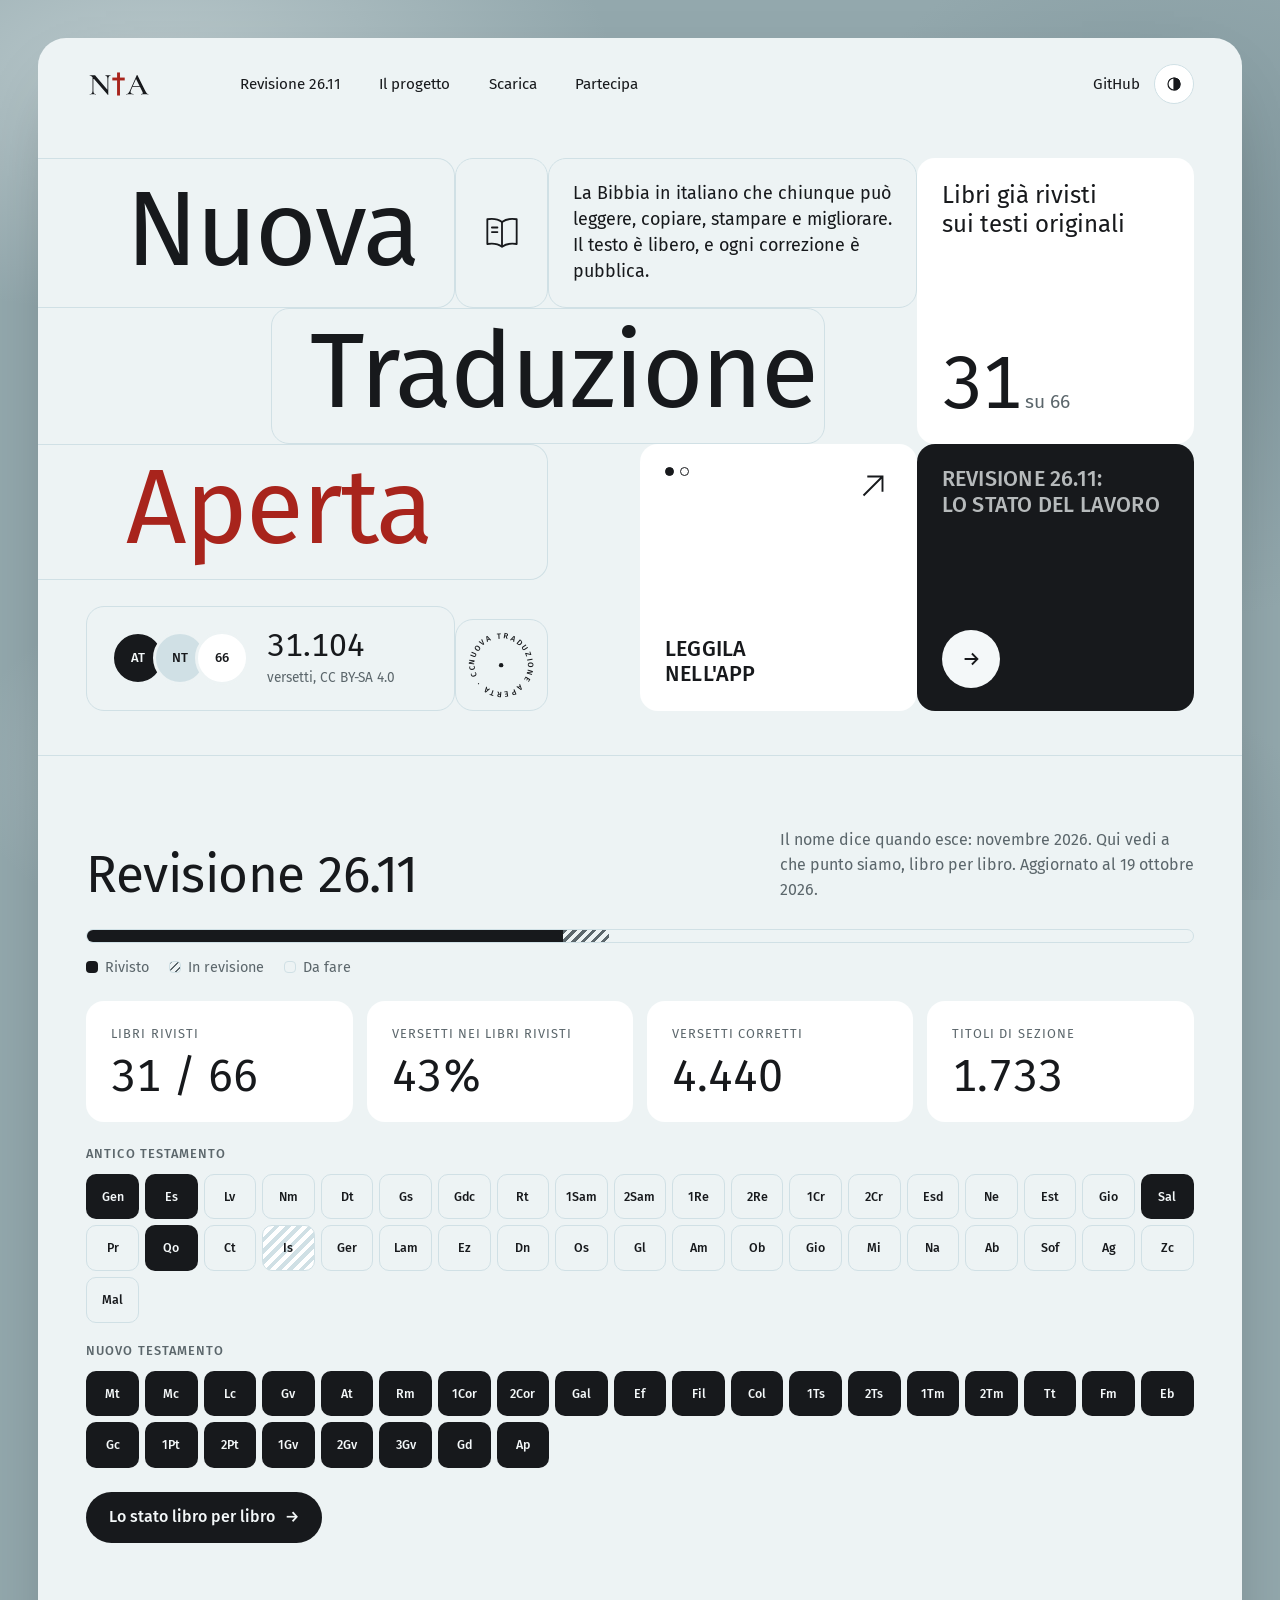
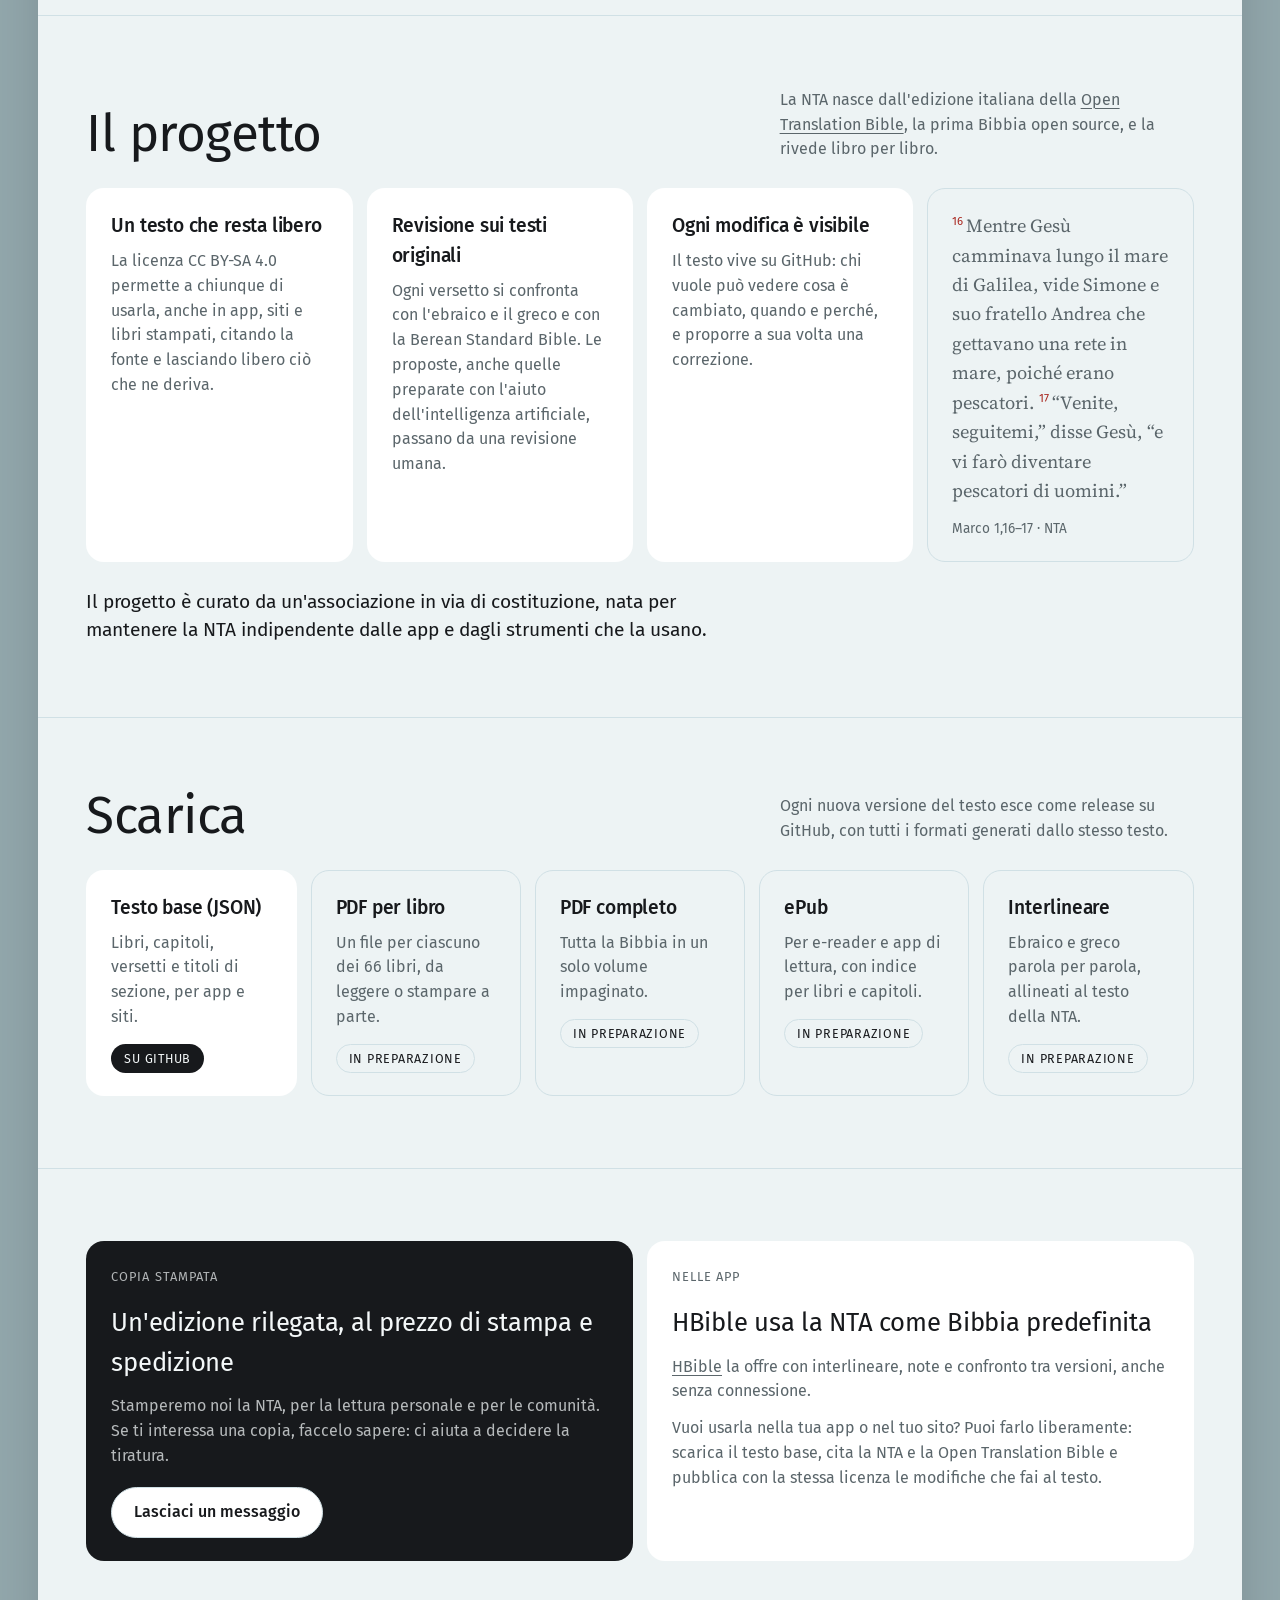
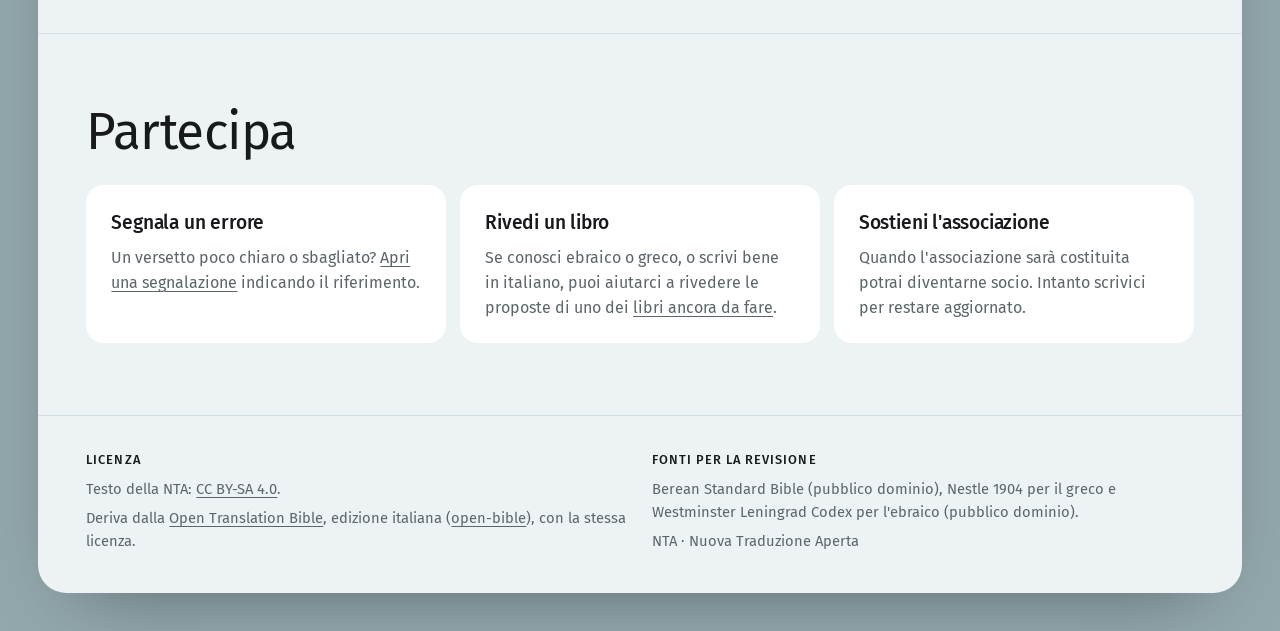
==== index.html @ ba71ff0b "Nuovo stile a tessere; stato della revisione 26.11 in home e nella pagina /revisione/ Co-Authored-By" ====
<!doctype html>
<html lang="it">
<head>
<meta charset="utf-8">
<meta name="viewport" content="width=device-width,initial-scale=1,viewport-fit=cover">
<title>Nuova Traduzione Aperta</title>
<link rel="icon" href="assets/favicon.svg" type="image/svg+xml">
<link rel="apple-touch-icon" href="assets/nta-icona-192.png">
<meta property="og:image" content="https://nta-nuova-traduzione-aperta.github.io/assets/nta-logo-1200.png">
<meta property="og:title" content="Nuova Traduzione Aperta">
<meta name="description" content="NTA, Nuova Traduzione Aperta: una traduzione italiana della Bibbia con licenza libera CC BY-SA 4.0, da leggere, scaricare, stampare e migliorare insieme. Revisione 26.11 in corso.">
<link rel="preconnect" href="https://fonts.googleapis.com">
<link rel="preconnect" href="https://fonts.gstatic.com" crossorigin>
<link rel="stylesheet" href="https://fonts.googleapis.com/css2?family=Fira+Sans:wght@300;400;500&family=Source+Serif+4:opsz,wght@8..60,400&display=swap">
<link rel="stylesheet" href="assets/nta.css">
<script src="assets/nta.js"></script>
</head>
<body>
<div class="sheet">

<header class="mast pad">
  <a class="brand" href="./" aria-label="NTA, Nuova Traduzione Aperta, home">
    <img class="on-light" src="assets/nta-logo-inchiostro.svg" alt="NTA" width="66" height="30">
    <img class="on-dark" src="assets/nta-logo-su-scuro.svg" alt="NTA" width="66" height="30">
  </a>
  <nav aria-label="Sezioni"><ul>
    <li><a href="revisione/">Revisione 26.11</a></li>
    <li><a href="#progetto">Il progetto</a></li>
    <li><a href="#scarica">Scarica</a></li>
    <li><a href="#partecipa">Partecipa</a></li>
  </ul></nav>
  <div class="end">
    <a href="https://github.com/NTA-nuova-traduzione-aperta/bibbia">GitHub</a>
    <button class="round" type="button" data-tema aria-label="Cambia tema chiaro o scuro">
      <svg viewBox="0 0 24 24" fill="none" stroke="currentColor" stroke-width="1.6"><circle cx="12" cy="12" r="8"/><path d="M12 4a8 8 0 0 1 0 16z" fill="currentColor"/></svg>
    </button>
  </div>
</header>

<main>
  <section class="hero pad" aria-labelledby="titolo">
    <h1 id="titolo" class="tile word w1">Nuova</h1>
    <div class="tile icon" aria-hidden="true">
      <svg viewBox="0 0 48 48" fill="none" stroke="currentColor" stroke-width="2" stroke-linejoin="round"><path d="M24 12c-4-3-10-4-16-3v27c6-1 12 0 16 3 4-3 10-4 16-3V9c-6-1-12 0-16 3z"/><path d="M24 12v27"/><path d="M13 18h6M13 23h6" stroke-linecap="round"/></svg>
    </div>
    <p class="tile tag">La Bibbia in italiano che chiunque può leggere, copiare, stampare e migliorare. Il testo è libero, e ogni correzione è pubblica.</p>
    <p class="tile word w2" aria-hidden="true">Traduzione</p>
    <p class="tile word w3" aria-hidden="true"><em>Aperta</em></p>

    <div class="tile white stat">
      <p>Libri già rivisti<br>sui testi originali</p>
      <p><span class="big" data-s="rivisti">31</span> <span class="of">su 66</span></p>
    </div>

    <a class="tile white app" href="#app">
      <div class="top"><span class="dots" aria-hidden="true"><i></i><i></i></span>
        <svg class="arrow" viewBox="0 0 40 40" fill="none" stroke="currentColor" stroke-width="2" aria-hidden="true"><path d="M10 30 30 10M14 10h16v16"/></svg></div>
      <p class="caps">Leggila<br>nell'app</p>
    </a>

    <a class="tile solid rev" href="revisione/">
      <p class="caps">Revisione <span data-s="revisione">26.11</span>:<br>lo stato del lavoro</p>
      <span class="go" aria-hidden="true"><svg viewBox="0 0 24 24" fill="none" stroke="currentColor" stroke-width="2"><path d="M5 12h13M13 6l6 6-6 6"/></svg></span>
    </a>

    <div class="tile facts">
      <div class="discs" aria-hidden="true"><span>AT</span><span>NT</span><span>66</span></div>
      <p><span class="num">31.104</span><small>versetti, CC BY-SA 4.0</small></p>
    </div>
    <div class="tile seal" aria-hidden="true">
      <svg viewBox="0 0 100 100"><defs><path id="giro" d="M50 50m-36 0a36 36 0 1 1 72 0a36 36 0 1 1-72 0"/></defs>
        <text><textPath href="#giro">Nuova traduzione aperta · CC BY-SA ·</textPath></text>
        <circle cx="50" cy="50" r="3" fill="currentColor"/></svg>
    </div>
  </section>

  <section class="section pad" id="revisione" aria-labelledby="t-rev">
    <div class="head">
      <h2 id="t-rev">Revisione <span data-s="revisione">26.11</span></h2>
      <p>Il nome dice quando esce: <span data-s="obiettivo">novembre 2026</span>. Qui vedi a che punto siamo, libro per libro. Aggiornato al <span data-s="aggiornato">19 ottobre 2026</span>.</p>
    </div>
    <div class="bar" id="bar" role="img" aria-label="Avanzamento della revisione"></div>
    <div class="legend"><span><i class="s-rivisto"></i>Rivisto</span><span><i class="s-in-revisione"></i>In revisione</span><span><i></i>Da fare</span></div>
    <div class="nums">
      <div class="tile white"><span class="label">Libri rivisti</span><b><span data-s="rivisti">31</span> / <span data-s="libri">66</span></b></div>
      <div class="tile white"><span class="label">Versetti nei libri rivisti</span><b data-s="percento">43%</b></div>
      <div class="tile white"><span class="label">Versetti corretti</span><b data-s="cambiati">4.440</b></div>
      <div class="tile white"><span class="label">Titoli di sezione</span><b data-s="titoli">1.733</b></div>
    </div>
    <div class="map" id="map"><p class="wait">La mappa dei libri si carica da <a href="stato.json">stato.json</a>.</p></div>
    <p style="margin-top:24px"><a class="btn dark" href="revisione/">Lo stato libro per libro <span aria-hidden="true">→</span></a></p>
  </section>

  <section class="section pad" id="progetto" aria-labelledby="t-prog">
    <div class="head">
      <h2 id="t-prog">Il progetto</h2>
      <p>La NTA nasce dall'edizione italiana della <a href="https://openbible.uk">Open Translation Bible</a>, la prima Bibbia open source, e la rivede libro per libro.</p>
    </div>
    <div class="grid">
      <div class="tile white"><h3>Un testo che resta libero</h3><p>La licenza CC BY-SA 4.0 permette a chiunque di usarla, anche in app, siti e libri stampati, citando la fonte e lasciando libero ciò che ne deriva.</p></div>
      <div class="tile white"><h3>Revisione sui testi originali</h3><p>Ogni versetto si confronta con l'ebraico e il greco e con la Berean Standard Bible. Le proposte, anche quelle preparate con l'aiuto dell'intelligenza artificiale, passano da una revisione umana.</p></div>
      <div class="tile white"><h3>Ogni modifica è visibile</h3><p>Il testo vive su GitHub: chi vuole può vedere cosa è cambiato, quando e perché, e proporre a sua volta una correzione.</p></div>
      <figure class="tile" style="margin:0">
        <p class="verse"><sup>16</sup>Mentre Gesù camminava lungo il mare di Galilea, vide Simone e suo fratello Andrea che gettavano una rete in mare, poiché erano pescatori. <sup>17</sup>“Venite, seguitemi,” disse Gesù, “e vi farò diventare pescatori di uomini.”</p>
        <figcaption class="ref">Marco 1,16–17 · NTA</figcaption>
      </figure>
    </div>
    <p class="lead" style="margin-top:26px">Il progetto è curato da un'associazione in via di costituzione, nata per mantenere la NTA indipendente dalle app e dagli strumenti che la usano.</p>
  </section>

  <section class="section pad" id="scarica" aria-labelledby="t-scar">
    <div class="head">
      <h2 id="t-scar">Scarica</h2>
      <p>Ogni nuova versione del testo esce come release su GitHub, con tutti i formati generati dallo stesso testo.</p>
    </div>
    <div class="grid">
      <div class="tile white"><h3>Testo base (JSON)</h3><p>Libri, capitoli, versetti e titoli di sezione, per app e siti.</p><a class="pill ready" href="https://github.com/NTA-nuova-traduzione-aperta/bibbia">Su GitHub</a></div>
      <div class="tile"><h3>PDF per libro</h3><p>Un file per ciascuno dei 66 libri, da leggere o stampare a parte.</p><span class="pill">In preparazione</span></div>
      <div class="tile"><h3>PDF completo</h3><p>Tutta la Bibbia in un solo volume impaginato.</p><span class="pill">In preparazione</span></div>
      <div class="tile"><h3>ePub</h3><p>Per e-reader e app di lettura, con indice per libri e capitoli.</p><span class="pill">In preparazione</span></div>
      <div class="tile"><h3>Interlineare</h3><p>Ebraico e greco parola per parola, allineati al testo della NTA.</p><span class="pill">In preparazione</span></div>
    </div>
  </section>

  <section class="section pad" id="app" aria-labelledby="t-app">
    <div class="grid">
      <div class="tile solid" id="stampa">
        <span class="label" style="color:inherit;opacity:.7">Copia stampata</span>
        <h3 style="font-size:1.6rem;font-weight:400;margin:14px 0 12px">Un'edizione rilegata, al prezzo di stampa e spedizione</h3>
        <p>Stamperemo noi la NTA, per la lettura personale e per le comunità. Se ti interessa una copia, faccelo sapere: ci aiuta a decidere la tiratura.</p>
        <p style="margin-top:18px"><a class="btn" href="https://github.com/NTA-nuova-traduzione-aperta/bibbia/issues">Lasciaci un messaggio</a></p>
      </div>
      <div class="tile white">
        <span class="label">Nelle app</span>
        <h2 id="t-app" style="font-size:1.6rem;margin:14px 0 12px">HBible usa la NTA come Bibbia predefinita</h2>
        <p><a href="https://github.com/chemickypes/hbible">HBible</a> la offre con interlineare, note e confronto tra versioni, anche senza connessione.</p>
        <p style="margin-top:12px">Vuoi usarla nella tua app o nel tuo sito? Puoi farlo liberamente: scarica il testo base, cita la NTA e la Open Translation Bible e pubblica con la stessa licenza le modifiche che fai al testo.</p>
      </div>
    </div>
  </section>

  <section class="section pad" id="partecipa" aria-labelledby="t-part">
    <div class="head"><h2 id="t-part">Partecipa</h2></div>
    <div class="grid">
      <div class="tile white"><h3>Segnala un errore</h3><p>Un versetto poco chiaro o sbagliato? <a href="https://github.com/NTA-nuova-traduzione-aperta/bibbia/issues">Apri una segnalazione</a> indicando il riferimento.</p></div>
      <div class="tile white"><h3>Rivedi un libro</h3><p>Se conosci ebraico o greco, o scrivi bene in italiano, puoi aiutarci a rivedere le proposte di uno dei <a href="revisione/">libri ancora da fare</a>.</p></div>
      <div class="tile white"><h3>Sostieni l'associazione</h3><p>Quando l'associazione sarà costituita potrai diventarne socio. Intanto scrivici per restare aggiornato.</p></div>
    </div>
  </section>
</main>

<footer class="pad">
  <div>
    <h4>Licenza</h4>
    <p>Testo della NTA: <a href="https://creativecommons.org/licenses/by-sa/4.0/deed.it">CC BY-SA 4.0</a>.</p>
    <p>Deriva dalla <a href="https://openbible.uk">Open Translation Bible</a>, edizione italiana (<a href="https://github.com/OpenTranslationBible/open-bible">open-bible</a>), con la stessa licenza.</p>
  </div>
  <div>
    <h4>Fonti per la revisione</h4>
    <p>Berean Standard Bible (pubblico dominio), Nestle 1904 per il greco e Westminster Leningrad Codex per l'ebraico (pubblico dominio).</p>
    <p>NTA · Nuova Traduzione Aperta</p>
  </div>
</footer>

</div>
<script>
NTA.stato('').then(function (s) {
  NTA.fill(s);
  NTA.bar(document.getElementById('bar'), s);
  NTA.map(document.getElementById('map'), s, 'revisione/');
}).catch(function () {});
</script>
</body>
</html>
---- assets/nta.css ----
/* NTA — stile comune a tutte le pagine.
   Una "lastra" chiara posata su uno sfondo marmorizzato grigio-azzurro; dentro, tessere con bordi
   sottili affiancate come in una griglia di tipografia. Inchiostro quasi nero, una sola tessera
   piena per pagina, il rosso del logo solo come segno. */
:root {
  --marble-1: #93a8ad; --marble-2: #b9c8cb; --marble-3: #7f959b;
  --sheet: #edf3f4; --tile: #ffffff; --ink: #17191c; --muted: #5b666b; --line: #d0e0e5;
  --soft: #d0e0e5; --solid: #17191c; --on-solid: #f4f8f9; --rubric: #a8241c;
  --sans: "Fira Sans", system-ui, -apple-system, "Segoe UI", sans-serif;
  --serif: "Source Serif 4", "Iowan Old Style", Georgia, serif;
  --r: 18px;
  color-scheme: light;
}
@media (prefers-color-scheme: dark) { :root:not([data-theme="light"]) {
  --marble-1: #1c2629; --marble-2: #26333a; --marble-3: #141b1e;
  --sheet: #10161a; --tile: #182126; --ink: #e8eff1; --muted: #9aa9ae; --line: #2a3a41;
  --soft: #24363d; --solid: #e8eff1; --on-solid: #10161a; --rubric: #ff9d92;
  color-scheme: dark } }
:root[data-theme="dark"] {
  --marble-1: #1c2629; --marble-2: #26333a; --marble-3: #141b1e;
  --sheet: #10161a; --tile: #182126; --ink: #e8eff1; --muted: #9aa9ae; --line: #2a3a41;
  --soft: #24363d; --solid: #e8eff1; --on-solid: #10161a; --rubric: #ff9d92;
  color-scheme: dark }

* { box-sizing: border-box; }
html { -webkit-text-size-adjust: 100%; }
body {
  margin: 0; color: var(--ink); font-family: var(--sans); font-size: 16px; line-height: 1.55;
  background-color: var(--marble-1);
  background-image:
    radial-gradient(60% 45% at 12% 8%, var(--marble-2) 0, transparent 60%),
    radial-gradient(45% 60% at 92% 30%, var(--marble-3) 0, transparent 65%),
    radial-gradient(55% 40% at 30% 85%, var(--marble-2) 0, transparent 60%),
    radial-gradient(40% 35% at 80% 95%, var(--marble-3) 0, transparent 60%);
  background-attachment: fixed;
  padding: clamp(8px, 3vw, 40px) clamp(8px, 3vw, 40px) clamp(8px, 3vw, 40px);
}
img, svg { max-width: 100%; display: block; }
a { color: inherit; text-underline-offset: 3px; text-decoration-thickness: 1px; }
a:focus-visible, button:focus-visible { outline: 2px solid var(--ink); outline-offset: 3px; border-radius: 6px; }
h1, h2, h3, h4 { margin: 0; font-weight: 400; letter-spacing: -.01em; }
p { margin: 0; }

.sheet { max-width: 1240px; margin: 0 auto; background: var(--sheet); border-radius: 28px; overflow: hidden;
  box-shadow: 0 30px 80px -40px rgb(0 0 0 / .45); }
.pad { padding-inline: clamp(16px, 4vw, 48px); }

/* testata */
.mast { display: flex; align-items: center; gap: 24px; padding-block: 26px; }
.brand img { height: 30px; width: auto; }
.mast nav { flex: 1; }
.mast ul { list-style: none; margin: 0 0 0 clamp(0px, 5vw, 80px); padding: 0; display: flex; gap: clamp(14px, 3vw, 44px); flex-wrap: wrap; }
.mast nav a, .mast .end a { text-decoration: none; font-size: .95rem; }
.mast nav a:hover, .mast nav a[aria-current] { text-decoration: underline; }
.mast .end { display: flex; align-items: center; gap: 14px; }
.round { width: 40px; height: 40px; border-radius: 50%; border: 1px solid var(--line); background: var(--tile);
  display: grid; place-items: center; color: var(--ink); text-decoration: none; }
.round svg { width: 18px; height: 18px; }
@media (max-width: 760px) {
  .mast { flex-wrap: wrap; row-gap: 12px; }
  .mast nav { order: 3; flex-basis: 100%; }
  .mast ul { margin: 0; gap: 18px; }
  .mast .end { margin-left: auto; }
}

/* tessere */
.tile { background: transparent; border: 1px solid var(--line); border-radius: var(--r); padding: 22px 24px; min-width: 0; }
.tile.white { background: var(--tile); border-color: transparent; }
.tile.solid { background: var(--solid); color: var(--on-solid); border-color: transparent; }
.tile.soft { background: var(--soft); border-color: transparent; }
.caps { text-transform: uppercase; font-weight: 500; letter-spacing: .01em; line-height: 1.2; font-size: 1.35rem; }
.label { font-size: .8rem; letter-spacing: .08em; text-transform: uppercase; color: var(--muted); }
.big { font-weight: 400; font-size: clamp(2.6rem, 6vw, 4.6rem); line-height: 1; font-variant-numeric: tabular-nums; letter-spacing: -.02em; }
.arrow { width: 38px; height: 38px; }
.go { width: 58px; height: 58px; border-radius: 50%; background: var(--on-solid); color: var(--solid); display: grid; place-items: center; }
.go svg { width: 22px; height: 22px; }

/* apertura (home) */
.hero { display: grid; grid-template-columns: repeat(12, minmax(0, 1fr)); grid-auto-rows: minmax(118px, auto); gap: 0; padding-block: 28px 44px; }
.hero .word { display: flex; align-items: center; font-size: clamp(3rem, 8.4vw, 6.6rem); line-height: 1; letter-spacing: -.02em; padding: 10px clamp(18px, 3vw, 40px) 18px; }
.hero .w1 { grid-column: 1 / 5; grid-row: 1; border-left: 0; border-radius: 0 var(--r) var(--r) 0; margin-left: calc(-1 * clamp(16px, 4vw, 48px)); padding-left: clamp(34px, 7vw, 88px); }
.hero .icon { grid-column: 5 / 6; grid-row: 1; display: grid; place-items: center; padding: 0; }
.hero .icon svg { width: 44px; height: 44px; }
.hero .tag { grid-column: 6 / 10; grid-row: 1; display: flex; align-items: center; font-size: 1.12rem; line-height: 1.45; }
.hero .w2 { grid-column: 3 / 9; grid-row: 2; }
.hero .w3 { grid-column: 1 / 6; grid-row: 3; margin-left: calc(-1 * clamp(16px, 4vw, 48px)); border-left: 0; border-radius: 0 var(--r) var(--r) 0; padding-left: clamp(34px, 7vw, 88px); }
.hero .w3 em { font-style: normal; color: var(--rubric); }
.hero .stat { grid-column: 10 / 13; grid-row: 1 / 3; display: flex; flex-direction: column; justify-content: space-between; gap: 18px; }
.hero .stat p:first-child { font-size: 1.5rem; line-height: 1.2; }
.hero .stat .of { color: var(--muted); font-size: 1.2rem; }
.hero .app { grid-column: 7 / 10; grid-row: 3 / 5; display: flex; flex-direction: column; justify-content: space-between; text-decoration: none; color: var(--ink); }
.hero .rev { grid-column: 10 / 13; grid-row: 3 / 5; display: flex; flex-direction: column; justify-content: space-between; text-decoration: none; gap: 24px; }
.hero .facts { grid-column: 1 / 5; grid-row: 4; display: flex; align-items: center; gap: 18px; align-self: end; margin-top: 26px; }
.hero .seal { grid-column: 5 / 6; grid-row: 4; align-self: end; margin-top: 26px; display: grid; place-items: center; padding: 8px; aspect-ratio: 1; }
.dots { display: flex; gap: 6px; }
.dots i { width: 9px; height: 9px; border-radius: 50%; border: 1.5px solid currentColor; }
.dots i:first-child { background: currentColor; }
.top { display: flex; justify-content: space-between; align-items: flex-start; }
.discs { display: flex; }
.discs span { width: 54px; height: 54px; border-radius: 50%; display: grid; place-items: center; font-size: .82rem; font-weight: 500;
  border: 3px solid var(--sheet); margin-left: -12px; background: var(--soft); }
.discs span:first-child { margin-left: 0; background: var(--solid); color: var(--on-solid); }
.discs span:last-child { background: var(--tile); }
.facts .num { font-size: 2rem; line-height: 1; font-variant-numeric: tabular-nums; }
.facts small { display: block; color: var(--muted); font-size: .85rem; margin-top: 4px; }
.seal svg { width: 100%; height: 100%; max-width: 92px; animation: spin 28s linear infinite; }
.seal text { font-size: 10.5px; letter-spacing: 2.6px; text-transform: uppercase; fill: currentColor; font-family: var(--sans); font-weight: 500; }
@keyframes spin { to { transform: rotate(360deg); } }
@media (prefers-reduced-motion: reduce) { .seal svg { animation: none; } }

@media (max-width: 960px) {
  .hero { grid-template-columns: repeat(6, minmax(0, 1fr)); gap: 0; }
  .hero .w1 { grid-column: 1 / 5; grid-row: 1; }
  .hero .icon { grid-column: 5 / 7; grid-row: 1; }
  .hero .w2 { grid-column: 1 / 7; grid-row: 2; }
  .hero .w3 { grid-column: 1 / 7; grid-row: 3; }
  .hero .tag { grid-column: 1 / 7; grid-row: 4; padding-block: 18px; }
  .hero .stat { grid-column: 1 / 4; grid-row: 5 / 7; margin-top: 18px; }
  .hero .rev { grid-column: 4 / 7; grid-row: 5 / 7; margin-top: 18px; }
  .hero .app { grid-column: 1 / 7; grid-row: 7; }
  .hero .facts { grid-column: 1 / 6; grid-row: 8; }
  .hero .seal { grid-column: 6 / 7; grid-row: 8; }
}
@media (max-width: 520px) {
  .hero .w1, .hero .w3 { padding-left: 32px; }
  .hero .stat, .hero .rev { grid-column: 1 / 7; margin-top: 0; }
  .hero .stat { grid-row: 5; margin-top: 18px; }
  .hero .rev { grid-row: 6; }
  .hero .facts { grid-column: 1 / 7; }
  .hero .seal { display: none; }
  .hero .stat p:first-child { font-size: 1.25rem; }
}

/* sezioni */
.section { padding-block: clamp(40px, 6vw, 72px); border-top: 1px solid var(--line); }
.head { display: flex; justify-content: space-between; align-items: end; gap: 20px; flex-wrap: wrap; margin-bottom: 26px; }
.head h2 { font-size: clamp(2rem, 4.4vw, 3.2rem); line-height: 1.05; }
.head p { color: var(--muted); max-width: 46ch; }
.grid { display: grid; gap: 14px; grid-template-columns: repeat(auto-fit, minmax(min(100%, 200px), 1fr)); }
.grid h3 { font-size: 1.2rem; font-weight: 500; margin-bottom: 8px; }
.grid p { color: var(--muted); }
.tile.solid .big { color: var(--on-solid); }
.tile.solid p { color: color-mix(in srgb, var(--on-solid) 72%, transparent); }
.lead { font-size: 1.2rem; line-height: 1.5; max-width: 62ch; }
.pill { display: inline-block; margin-top: 14px; font-size: .78rem; letter-spacing: .06em; text-transform: uppercase; border: 1px solid var(--line); border-radius: 999px; padding: 4px 12px; text-decoration: none; }
.pill.ready { background: var(--solid); color: var(--on-solid); border-color: transparent; }
.btn { display: inline-flex; align-items: center; gap: 10px; border-radius: 999px; padding: 12px 22px; text-decoration: none; font-weight: 500; border: 1px solid var(--line); background: var(--tile); color: var(--ink); }
.btn.dark { background: var(--solid); color: var(--on-solid); border-color: transparent; }
.verse { font-family: var(--serif); font-size: 1.15rem; line-height: 1.6; }
.verse sup { font-family: var(--sans); font-size: .62em; color: var(--rubric); margin-right: 3px; }
.ref { margin-top: 12px; font-size: .85rem; color: var(--muted); }

/* stato della revisione */
.bar { display: flex; height: 14px; border-radius: 999px; overflow: hidden; background: transparent; border: 1px solid var(--line); }
.bar span { display: block; height: 100%; }
.bar .s-rivisto { background: var(--solid); }
.bar .s-in-revisione { background: repeating-linear-gradient(135deg, var(--muted) 0 3px, transparent 3px 7px); }
.legend { display: flex; gap: 20px; flex-wrap: wrap; font-size: .9rem; color: var(--muted); margin-top: 14px; }
.legend i { display: inline-block; width: 12px; height: 12px; border-radius: 4px; margin-right: 7px; vertical-align: -1px; border: 1px solid var(--line); }
.legend .s-rivisto { background: var(--solid); border-color: transparent; }
.legend .s-in-revisione { background: repeating-linear-gradient(135deg, var(--muted) 0 2px, transparent 2px 5px); }
.nums { display: grid; gap: 14px; grid-template-columns: repeat(auto-fit, minmax(min(100%, 150px), 1fr)); margin-block: 22px; }
.nums .tile { display: flex; flex-direction: column; gap: 10px; }
.nums b { font-weight: 400; font-size: clamp(2rem, 4vw, 2.8rem); line-height: 1; font-variant-numeric: tabular-nums; }
.map h3 { font-size: .8rem; letter-spacing: .08em; text-transform: uppercase; color: var(--muted); font-weight: 500; margin: 18px 0 10px; }
.cells { display: grid; gap: 6px; grid-template-columns: repeat(auto-fill, minmax(52px, 1fr)); }
.cell { aspect-ratio: 1.15; border-radius: 10px; border: 1px solid var(--line); display: grid; place-items: center; font-size: .78rem; font-weight: 500; text-decoration: none; color: var(--ink); }
.cell.s-rivisto { background: var(--solid); color: var(--on-solid); border-color: transparent; }
.cell.s-in-revisione { background: repeating-linear-gradient(135deg, var(--soft) 0 4px, var(--tile) 4px 8px); }
.cell:hover { outline: 2px solid var(--ink); outline-offset: 1px; }

/* pagina /revisione/ */
.books { display: grid; gap: 12px; grid-template-columns: repeat(auto-fill, minmax(min(100%, 270px), 1fr)); }
.book { display: flex; flex-direction: column; gap: 12px; }
.book .t { display: flex; justify-content: space-between; align-items: baseline; gap: 10px; }
.book h3 { font-size: 1.25rem; font-weight: 500; }
.book .ab { color: var(--muted); font-size: .9rem; }
.badge { flex-shrink: 0; font-size: .72rem; letter-spacing: .06em; text-transform: uppercase; border-radius: 999px; padding: 3px 10px; border: 1px solid var(--line); white-space: nowrap; }
.badge.s-rivisto { background: var(--solid); color: var(--on-solid); border-color: transparent; }
.badge.s-in-revisione { background: var(--soft); border-color: transparent; }
.book dl { display: grid; grid-template-columns: 1fr 1fr 1fr; gap: 6px; margin: 0; }
.book dt { font-size: .74rem; color: var(--muted); }
.book dd { margin: 0; font-size: 1.1rem; font-variant-numeric: tabular-nums; }
.book .meter { height: 6px; border-radius: 999px; background: var(--soft); overflow: hidden; }
.book .meter span { display: block; height: 100%; background: var(--ink); }
.book a.h { font-size: .88rem; color: var(--muted); }
.filters { display: flex; gap: 8px; flex-wrap: wrap; margin-bottom: 18px; }
.filters button { font: inherit; font-size: .9rem; border: 1px solid var(--line); background: transparent; color: var(--ink); border-radius: 999px; padding: 7px 16px; cursor: pointer; }
.filters button[aria-pressed="true"] { background: var(--solid); color: var(--on-solid); border-color: transparent; }
.steps { counter-reset: s; }
.steps .tile::before { counter-increment: s; content: counter(s, decimal-leading-zero); display: block; color: var(--rubric); font-size: .9rem; margin-bottom: 14px; font-variant-numeric: tabular-nums; }
.wait { color: var(--muted); }

/* piede */
footer { border-top: 1px solid var(--line); padding-block: 34px 40px; display: grid; gap: 24px; grid-template-columns: repeat(auto-fit, minmax(min(100%, 280px), 1fr)); font-size: .92rem; color: var(--muted); }
footer h4 { color: var(--ink); font-size: .8rem; letter-spacing: .08em; text-transform: uppercase; font-weight: 500; margin-bottom: 8px; }
footer p + p { margin-top: 6px; }
.theme { font: inherit; font-size: .88rem; color: var(--muted); background: none; border: 1px solid var(--line); border-radius: 999px; padding: 6px 14px; cursor: pointer; }

/* logo: inchiostro e croce rossa in chiaro, bianco e croce rosa in scuro */
.on-dark { display: none !important; }
@media (prefers-color-scheme: dark) { :root:not([data-theme="light"]) .on-dark { display: block !important; } :root:not([data-theme="light"]) .on-light { display: none !important; } }
:root[data-theme="dark"] .on-dark { display: block !important; }
:root[data-theme="dark"] .on-light { display: none !important; }
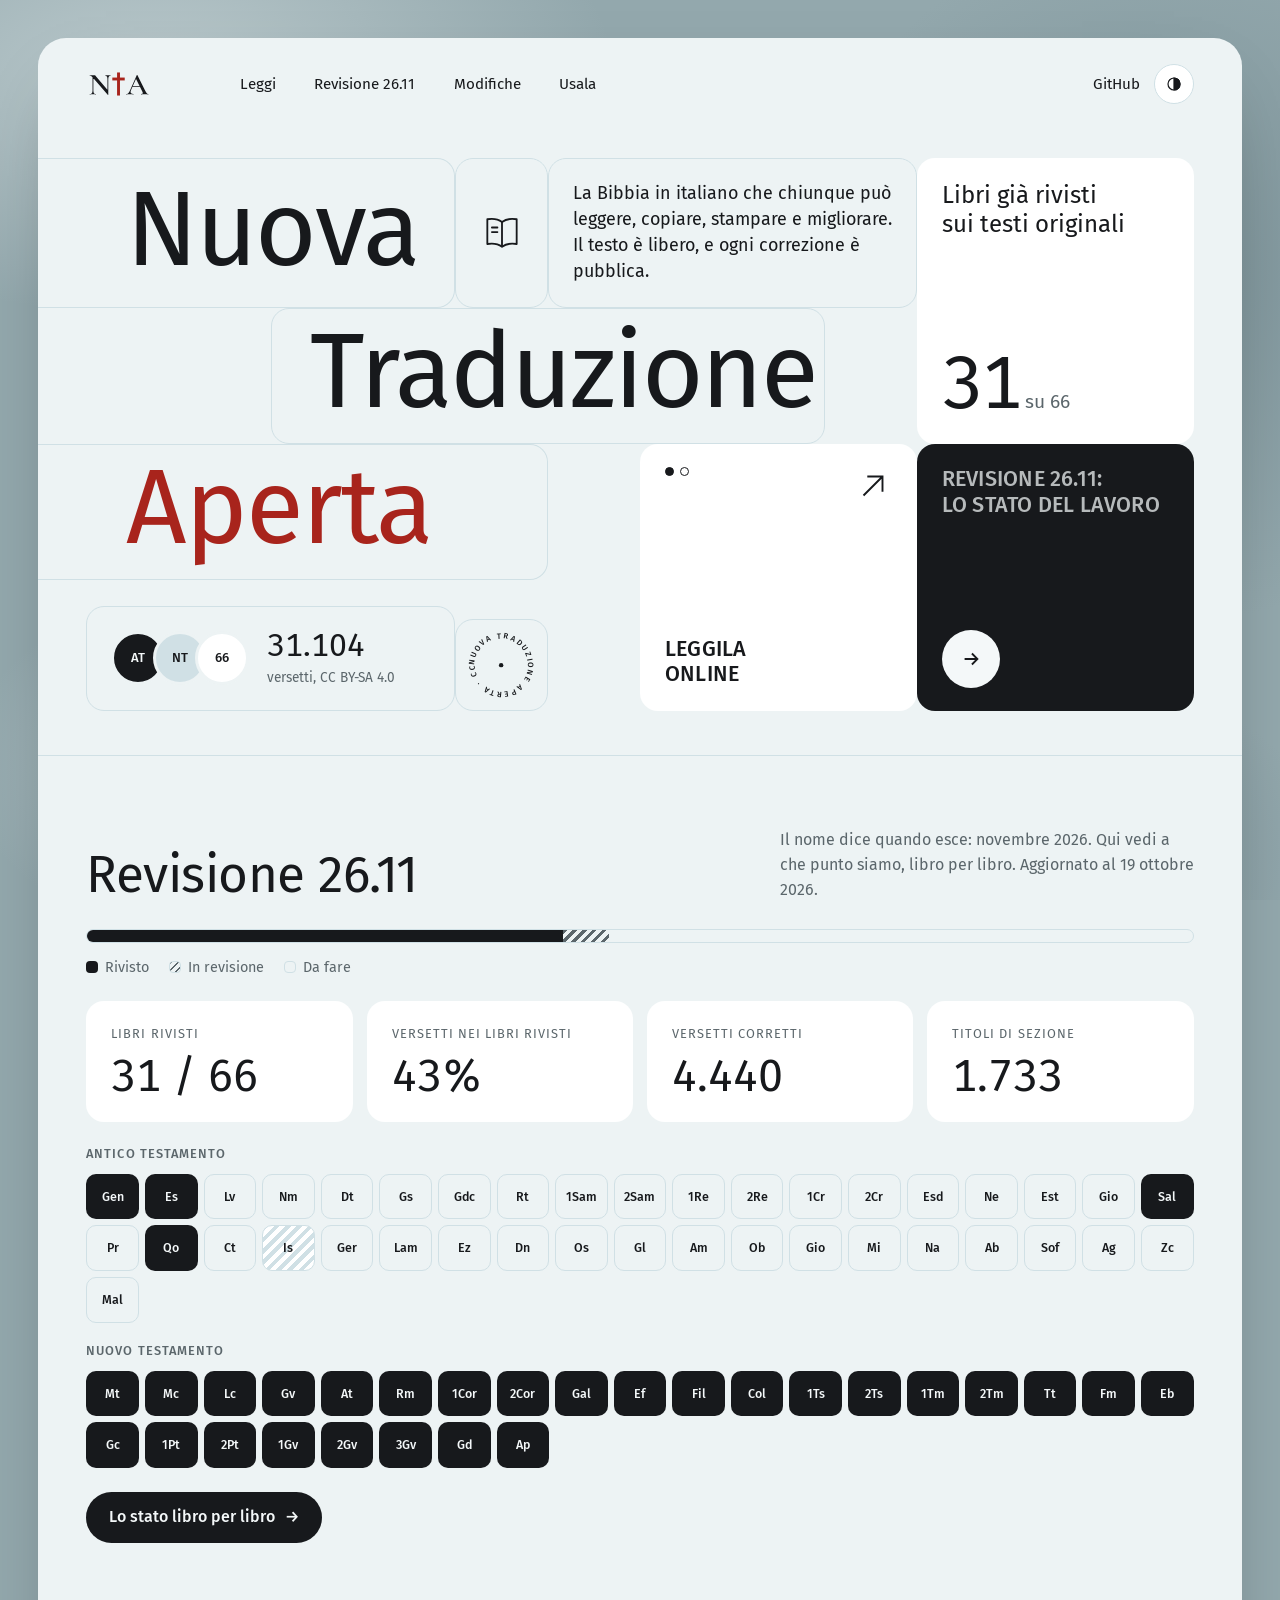
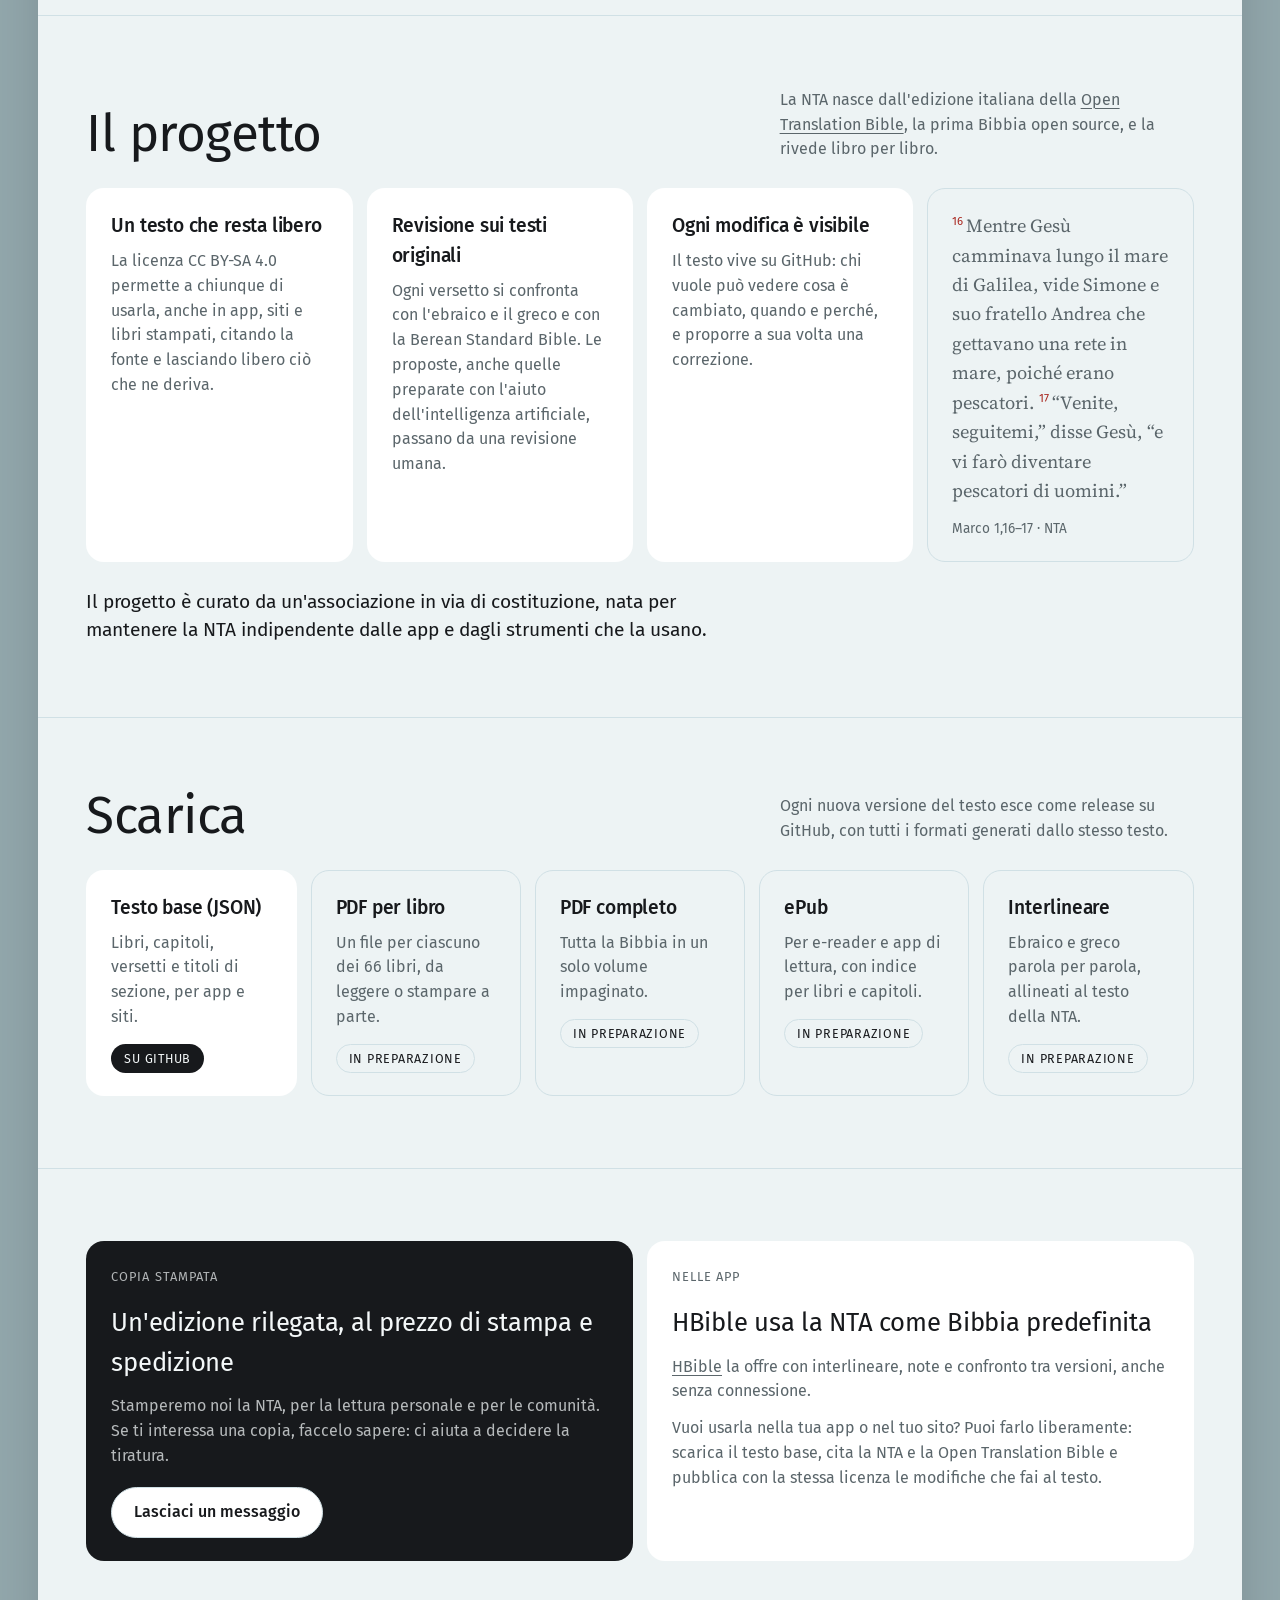
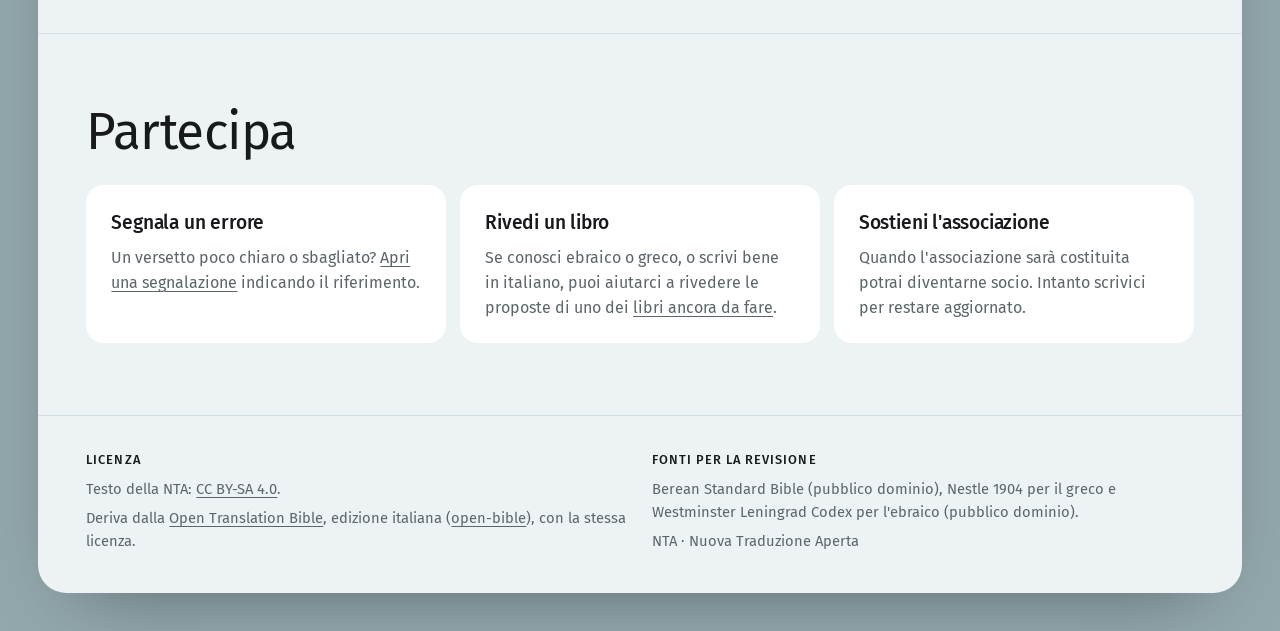
==== commit 79b809bd: "Pagine Leggi (lettore online con originale), Modifiche e Usala; menu aggiornato Co-Authored-By: Clau" ====
--- a/index.html
+++ b/index.html
@@ -24,10 +24,10 @@
     <img class="on-dark" src="assets/nta-logo-su-scuro.svg" alt="NTA" width="66" height="30">
   </a>
   <nav aria-label="Sezioni"><ul>
+    <li><a href="leggi/">Leggi</a></li>
     <li><a href="revisione/">Revisione 26.11</a></li>
-    <li><a href="#progetto">Il progetto</a></li>
-    <li><a href="#scarica">Scarica</a></li>
-    <li><a href="#partecipa">Partecipa</a></li>
+    <li><a href="modifiche/">Modifiche</a></li>
+    <li><a href="usa/">Usala</a></li>
   </ul></nav>
   <div class="end">
     <a href="https://github.com/NTA-nuova-traduzione-aperta/bibbia">GitHub</a>
@@ -52,10 +52,10 @@
       <p><span class="big" data-s="rivisti">31</span> <span class="of">su 66</span></p>
     </div>
 
-    <a class="tile white app" href="#app">
+    <a class="tile white app" href="leggi/">
       <div class="top"><span class="dots" aria-hidden="true"><i></i><i></i></span>
         <svg class="arrow" viewBox="0 0 40 40" fill="none" stroke="currentColor" stroke-width="2" aria-hidden="true"><path d="M10 30 30 10M14 10h16v16"/></svg></div>
-      <p class="caps">Leggila<br>nell'app</p>
+      <p class="caps">Leggila<br>online</p>
     </a>
 
     <a class="tile solid rev" href="revisione/">
--- a/assets/nta.css
+++ b/assets/nta.css
@@ -202,3 +202,79 @@
 @media (prefers-color-scheme: dark) { :root:not([data-theme="light"]) .on-dark { display: block !important; } :root:not([data-theme="light"]) .on-light { display: none !important; } }
 :root[data-theme="dark"] .on-dark { display: block !important; }
 :root[data-theme="dark"] .on-light { display: none !important; }
+
+/* pagina /modifiche/ */
+.changes { display: grid; gap: 14px; }
+.change { display: grid; grid-template-columns: minmax(0, 1fr) minmax(0, 1fr); gap: 0; padding: 0; overflow: hidden; }
+.change > header { grid-column: 1 / -1; display: flex; justify-content: space-between; align-items: baseline; gap: 12px; flex-wrap: wrap; padding: 20px 24px 0; }
+.change h3 { font-size: 1.35rem; font-weight: 400; }
+.change .side { padding: 16px 24px 20px; }
+.change .side + .side { border-left: 1px solid var(--line); }
+.change .label { display: block; margin-bottom: 8px; }
+.change .verse { font-size: 1.05rem; white-space: pre-line; }
+.change del { text-decoration: line-through; text-decoration-color: var(--rubric); color: var(--muted); background: color-mix(in srgb, var(--rubric) 9%, transparent); border-radius: 3px; }
+.change ins { text-decoration: none; background: var(--soft); border-radius: 3px; }
+.change .foot { grid-column: 1 / -1; border-top: 1px solid var(--line); padding: 16px 24px 20px; display: grid; gap: 10px; }
+.change .foot p { color: var(--ink); }
+.change .nota { color: var(--muted); font-size: .92rem; }
+.change .links { display: flex; gap: 18px; flex-wrap: wrap; font-size: .9rem; color: var(--muted); }
+@media (max-width: 700px) { .change { grid-template-columns: 1fr; } .change .side + .side { border-left: 0; border-top: 1px solid var(--line); } }
+
+/* pagina /usa/ */
+.doc { display: grid; gap: 14px; }
+.doc h3 { font-size: 1.2rem; font-weight: 500; margin-bottom: 10px; }
+.doc p + p, .doc p + pre, .doc pre + p, .doc table + p { margin-top: 12px; }
+pre, code { font-family: ui-monospace, "SF Mono", Menlo, Consolas, monospace; font-size: .86rem; }
+pre { margin: 0; padding: 16px 18px; border-radius: 12px; background: var(--solid); color: var(--on-solid); overflow-x: auto; line-height: 1.5; }
+:not(pre) > code { background: var(--soft); padding: 1px 6px; border-radius: 5px; }
+table { border-collapse: collapse; width: 100%; font-size: .95rem; }
+th, td { text-align: left; padding: 9px 10px 9px 0; border-bottom: 1px solid var(--line); vertical-align: top; }
+th { font-weight: 500; color: var(--muted); font-size: .8rem; letter-spacing: .06em; text-transform: uppercase; }
+.copy { display: flex; gap: 12px; align-items: flex-start; flex-wrap: wrap; }
+.copy blockquote { margin: 0; flex: 1 1 320px; font-family: var(--serif); font-size: 1.05rem; }
+.copy button { font: inherit; font-size: .9rem; border-radius: 999px; padding: 8px 16px; border: 1px solid var(--line); background: var(--tile); color: var(--ink); cursor: pointer; }
+.toc { display: flex; gap: 8px; flex-wrap: wrap; }
+.toc a { border: 1px solid var(--line); border-radius: 999px; padding: 6px 14px; text-decoration: none; font-size: .9rem; }
+
+/* pagina /leggi/ */
+.reader-bar { position: sticky; top: 0; z-index: 5; background: color-mix(in srgb, var(--sheet) 92%, transparent); backdrop-filter: blur(8px);
+  border-block: 1px solid var(--line); padding-block: 10px; display: flex; gap: 10px; align-items: center; flex-wrap: wrap; }
+.reader-bar .sp { flex: 1; }
+.chip { font: inherit; font-size: .95rem; border: 1px solid var(--line); background: var(--tile); color: var(--ink); border-radius: 999px; padding: 8px 16px; cursor: pointer; text-decoration: none; display: inline-flex; align-items: center; gap: 8px; }
+.chip.dark, .chip[aria-pressed="true"] { background: var(--solid); color: var(--on-solid); border-color: transparent; }
+.chip:disabled { opacity: .4; cursor: default; }
+.picker { padding-block: 18px; border-bottom: 1px solid var(--line); }
+.picker[hidden] { display: none; }
+.picker .cells { grid-template-columns: repeat(auto-fill, minmax(58px, 1fr)); }
+.picker button.cell { font: inherit; font-size: .82rem; font-weight: 500; cursor: pointer; background: transparent; }
+.picker button.cell.s-rivisto { background: var(--tile); color: var(--ink); border-color: var(--line); }
+.picker button.cell[aria-current="true"] { background: var(--solid); color: var(--on-solid); border-color: transparent; }
+.page { max-width: 44rem; margin: 0 auto; padding-block: 36px 56px; font-size: var(--fs, 1.18rem); }
+.page h1 { font-size: clamp(2.2rem, 5vw, 3.2rem); line-height: 1.05; }
+.page .state { margin: 10px 0 26px; color: var(--muted); font-size: .9rem; }
+.page h2 { font-family: var(--sans); font-size: 1rem; font-weight: 500; margin: 1.6em 0 .5em; color: var(--rubric); letter-spacing: .01em; }
+.page .txt { font-family: var(--serif); line-height: 1.75; }
+.page .txt p { margin: 0 0 .7em; }
+.page .v { border-radius: 4px; cursor: pointer; }
+.page .v:hover { background: color-mix(in srgb, var(--soft) 55%, transparent); }
+.page .v.on { background: var(--soft); }
+.page .v sup { font-family: var(--sans); font-size: .58em; color: var(--rubric); margin: 0 3px 0 2px; font-weight: 500; }
+.page .poem { display: block; padding-left: 1.4em; text-indent: -1.4em; }
+.page .fn { font-family: var(--sans); font-size: .62em; vertical-align: super; color: var(--rubric); text-decoration: none; margin-left: 1px; }
+.page .notes { margin-top: 34px; padding-top: 16px; border-top: 1px solid var(--line); font-size: .92rem; color: var(--muted); }
+.page .notes p + p { margin-top: 8px; }
+.orig { display: block; margin: 10px 0 14px; padding: 14px; border-radius: 14px; background: var(--tile); border: 1px solid var(--line); font-family: var(--sans); font-size: .95rem; line-height: 1.3; text-indent: 0; }
+.orig .words { display: flex; flex-wrap: wrap; gap: 8px; }
+.orig .words[dir="rtl"] { direction: rtl; }
+.orig .w { display: grid; gap: 3px; padding: 6px 8px; border-radius: 9px; background: var(--sheet); text-align: center; direction: ltr; }
+.orig .w b { font-weight: 400; font-size: 1.25rem; font-family: "SBL Hebrew", "Ezra SIL", "Noto Serif Hebrew", "Noto Serif", "Times New Roman", serif; }
+.orig .w span { font-size: .8rem; color: var(--ink); }
+.orig .w small { font-size: .68rem; color: var(--muted); }
+.orig .tr { margin-top: 10px; color: var(--muted); font-size: .85rem; font-style: italic; }
+.pager { display: flex; justify-content: space-between; gap: 10px; margin-top: 40px; }
+@media (max-width: 520px) {
+  .reader-bar { flex-wrap: nowrap; gap: 6px; }
+  .reader-bar .chip { padding: 7px 12px; font-size: .9rem; white-space: nowrap; }
+  .reader-bar #scegli { min-width: 0; overflow: hidden; text-overflow: ellipsis; }
+}
+#elenco code { white-space: nowrap; }
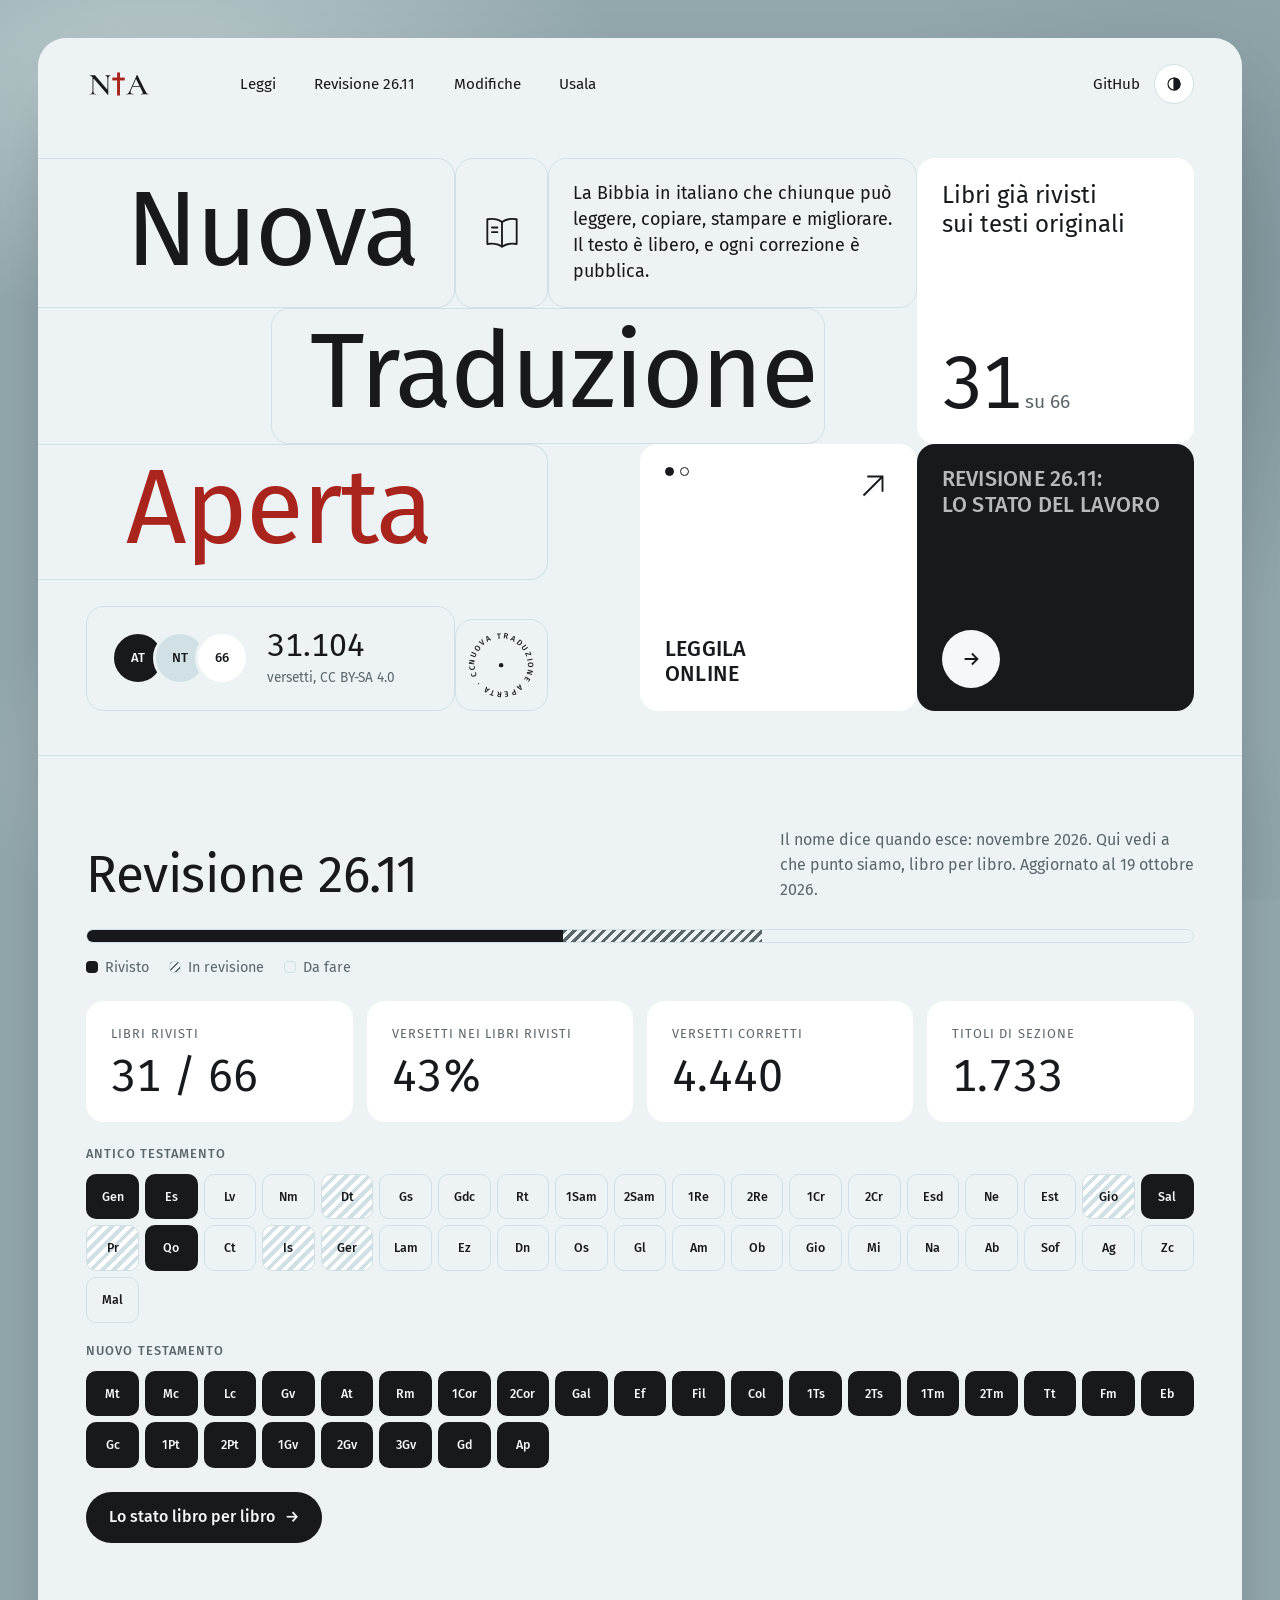
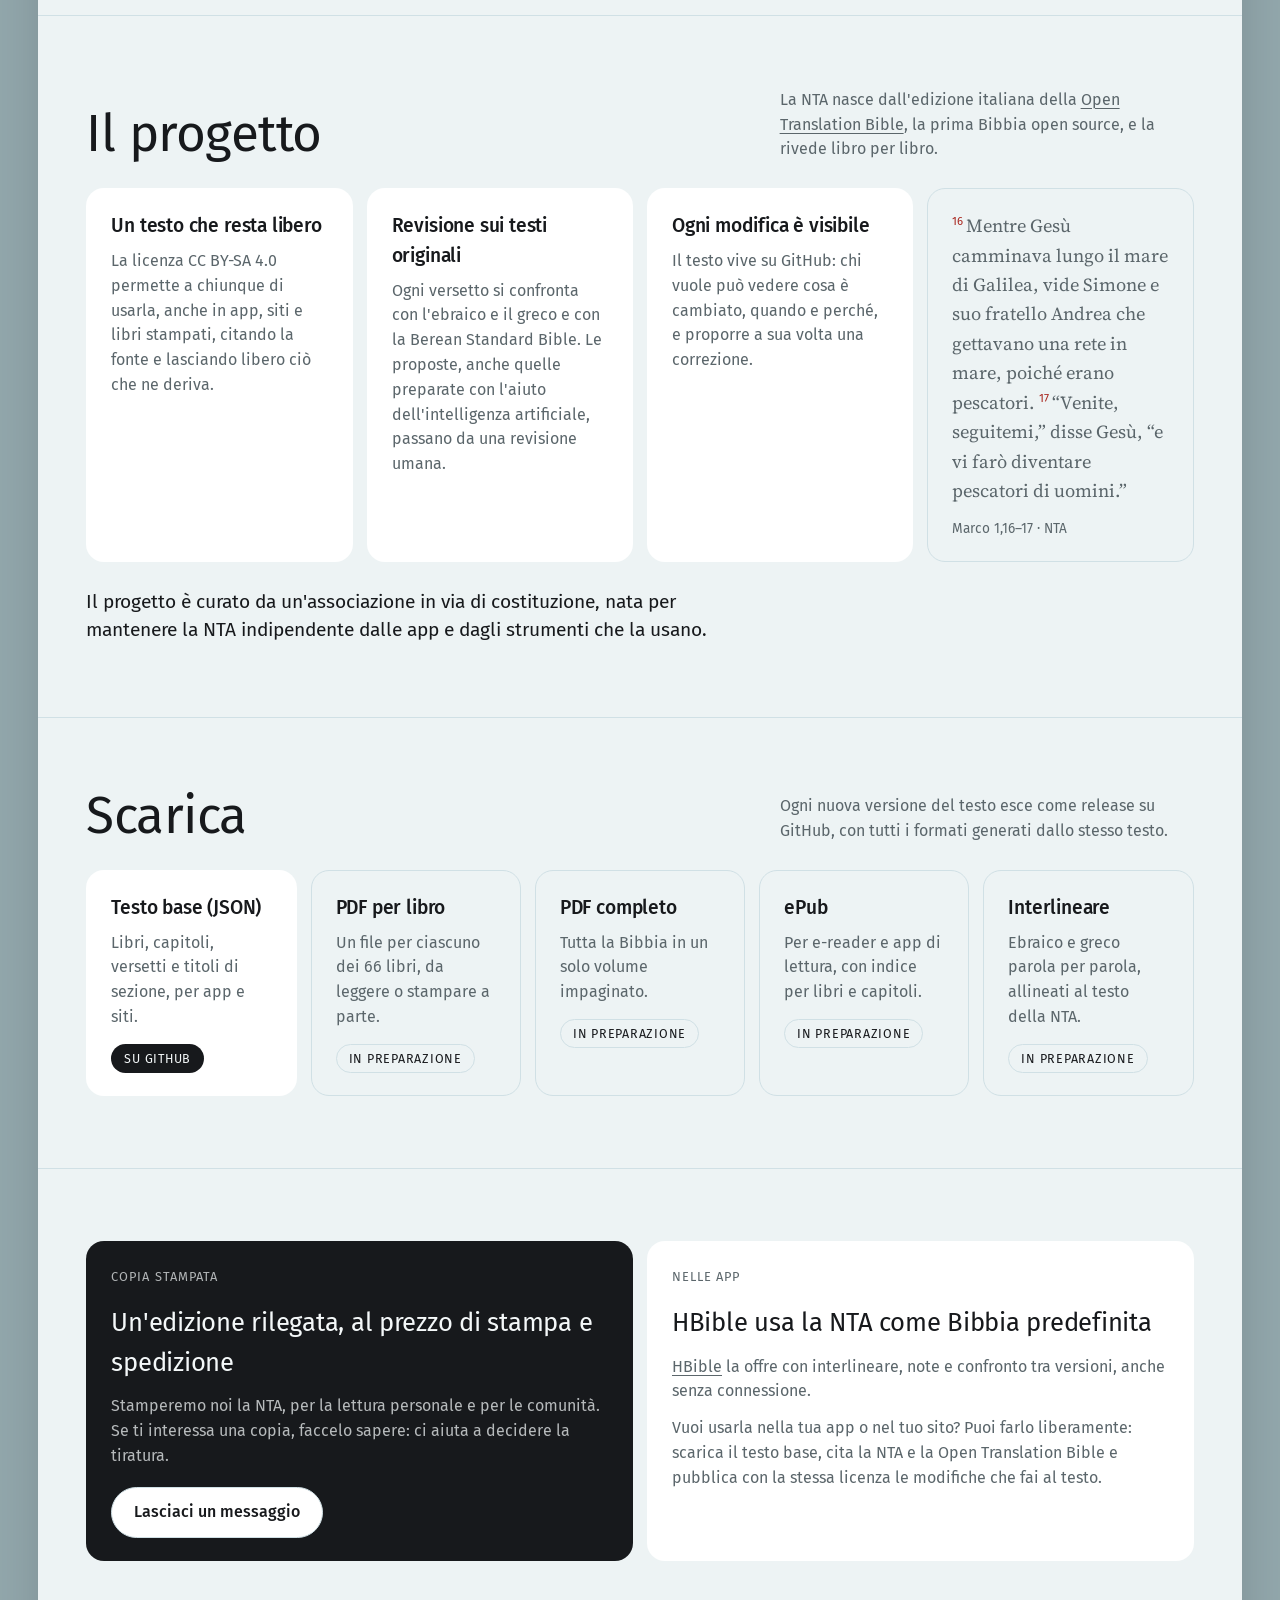
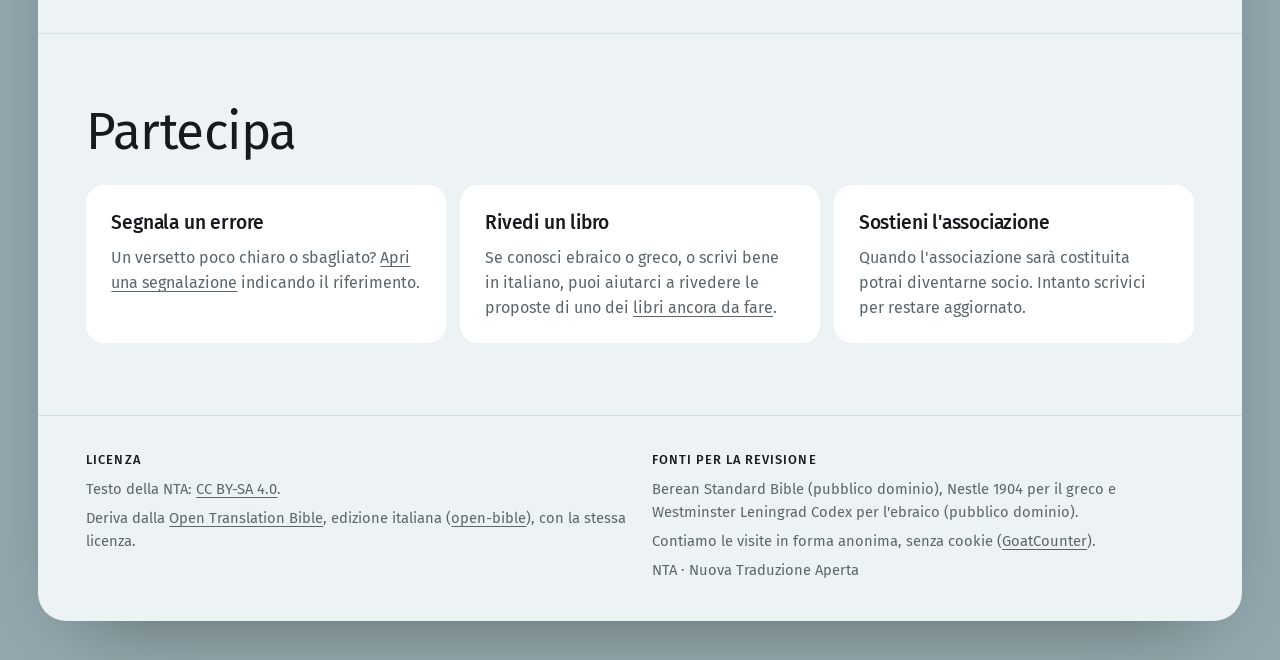
==== commit 4f8331f4: "Visite anonime con GoatCounter (senza cookie) Co-Authored-By: Claude Opus 5.5 <noreply@anthropic.com" ====
--- a/index.html
+++ b/index.html
@@ -158,6 +158,7 @@
   <div>
     <h4>Fonti per la revisione</h4>
     <p>Berean Standard Bible (pubblico dominio), Nestle 1904 per il greco e Westminster Leningrad Codex per l'ebraico (pubblico dominio).</p>
+    <p>Contiamo le visite in forma anonima, senza cookie (<a href="https://www.goatcounter.com">GoatCounter</a>).</p>
     <p>NTA · Nuova Traduzione Aperta</p>
   </div>
 </footer>
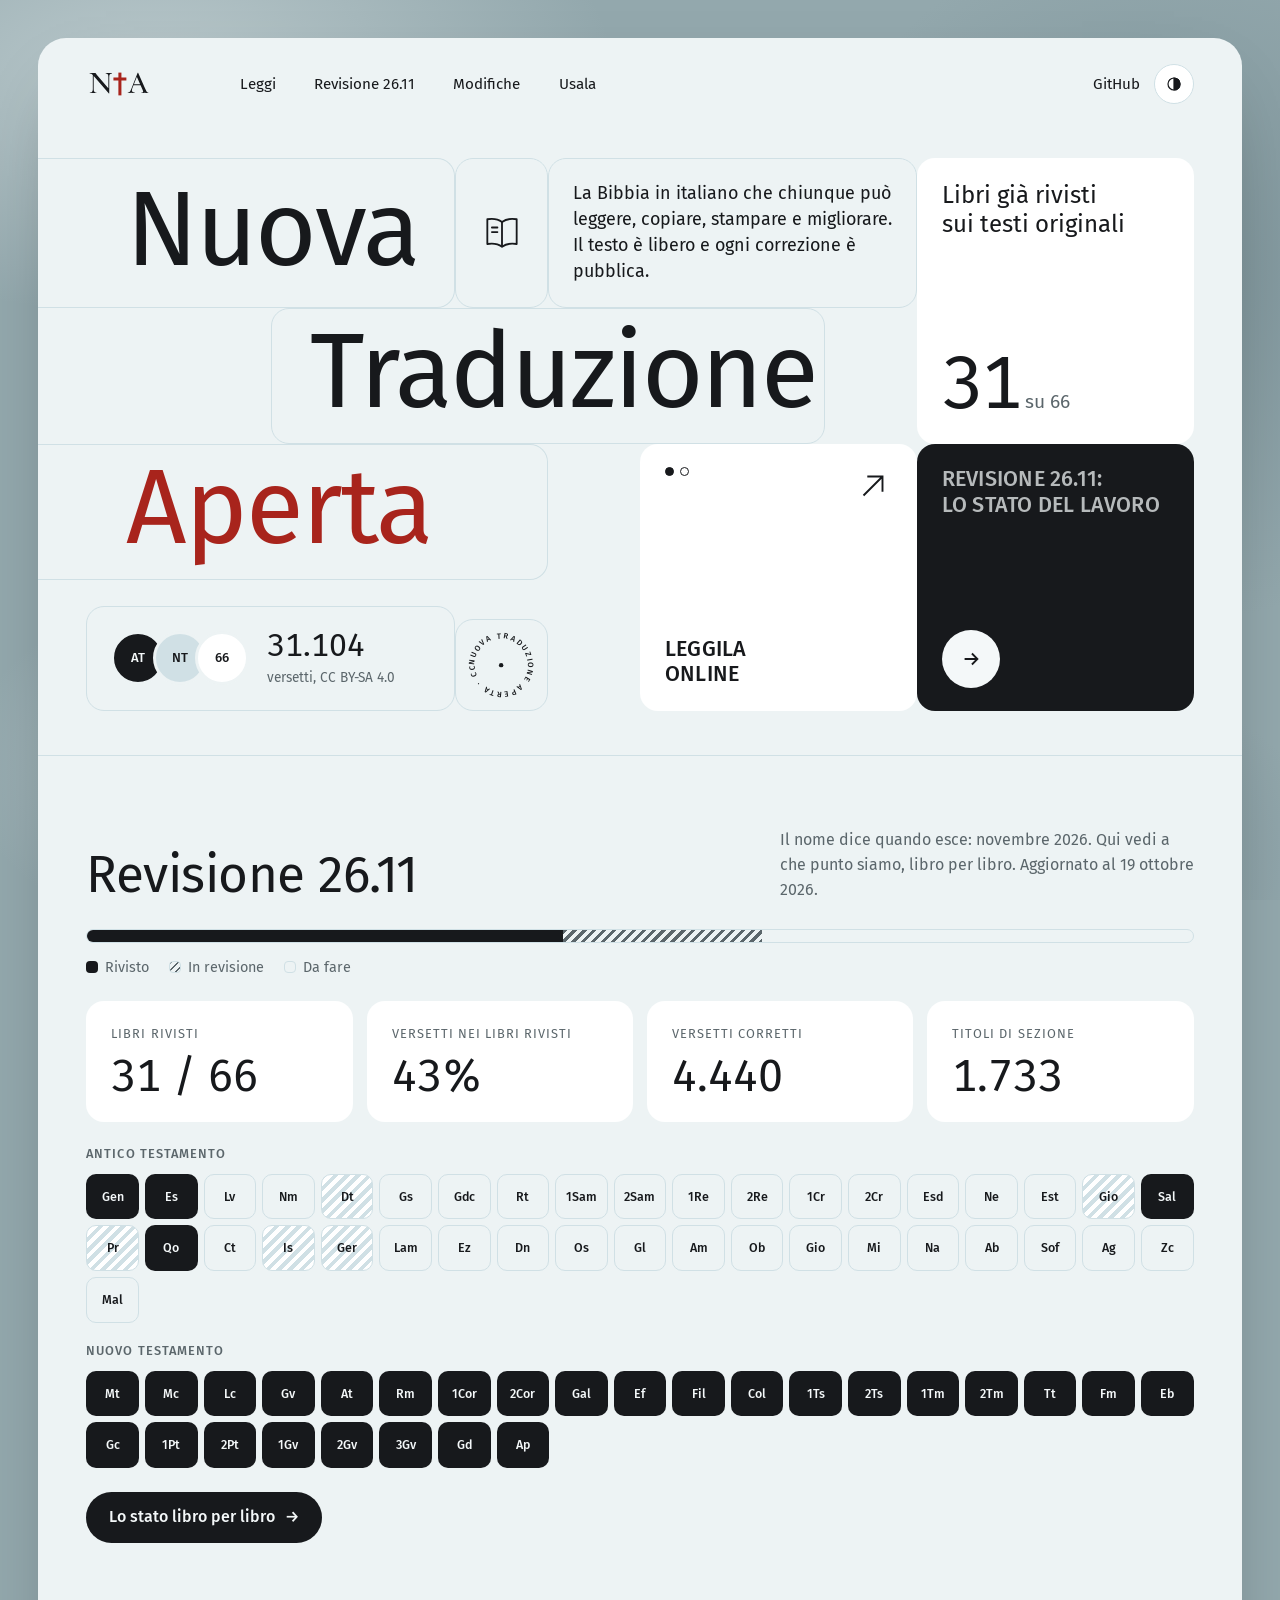
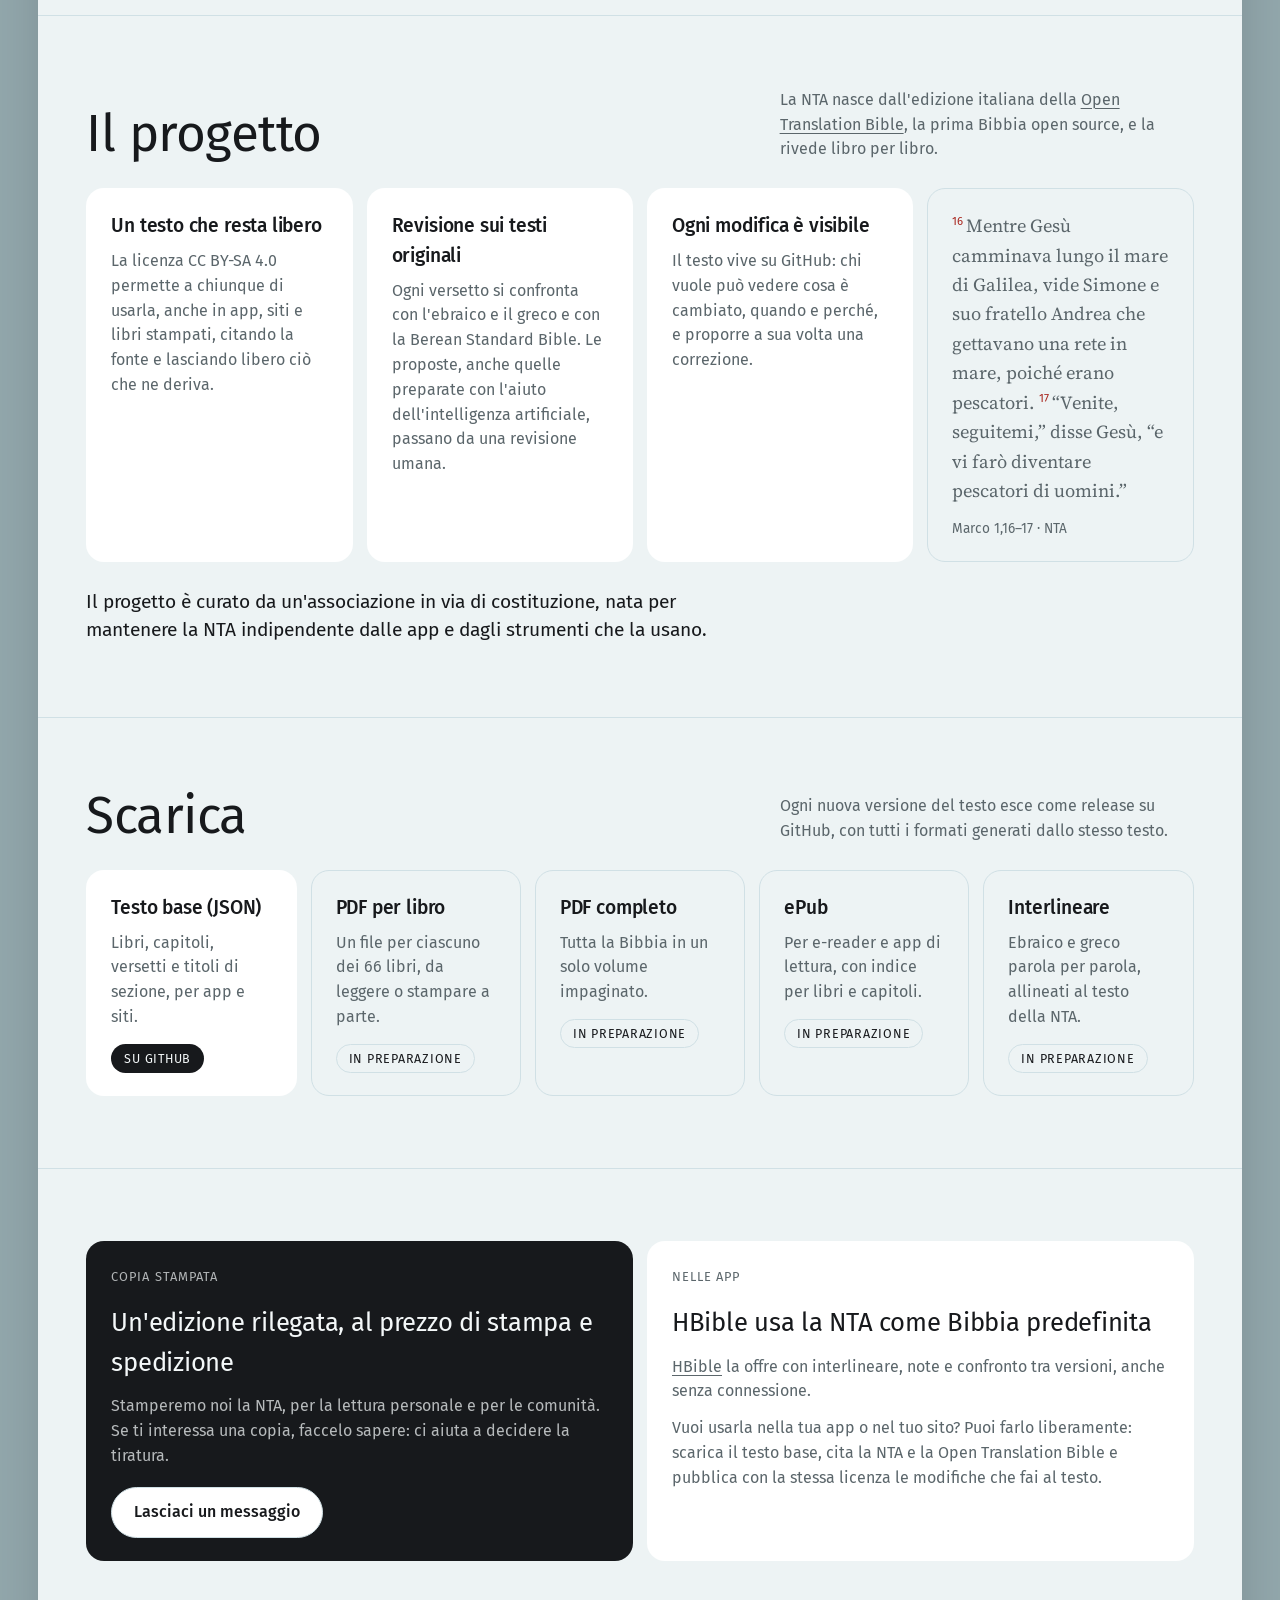
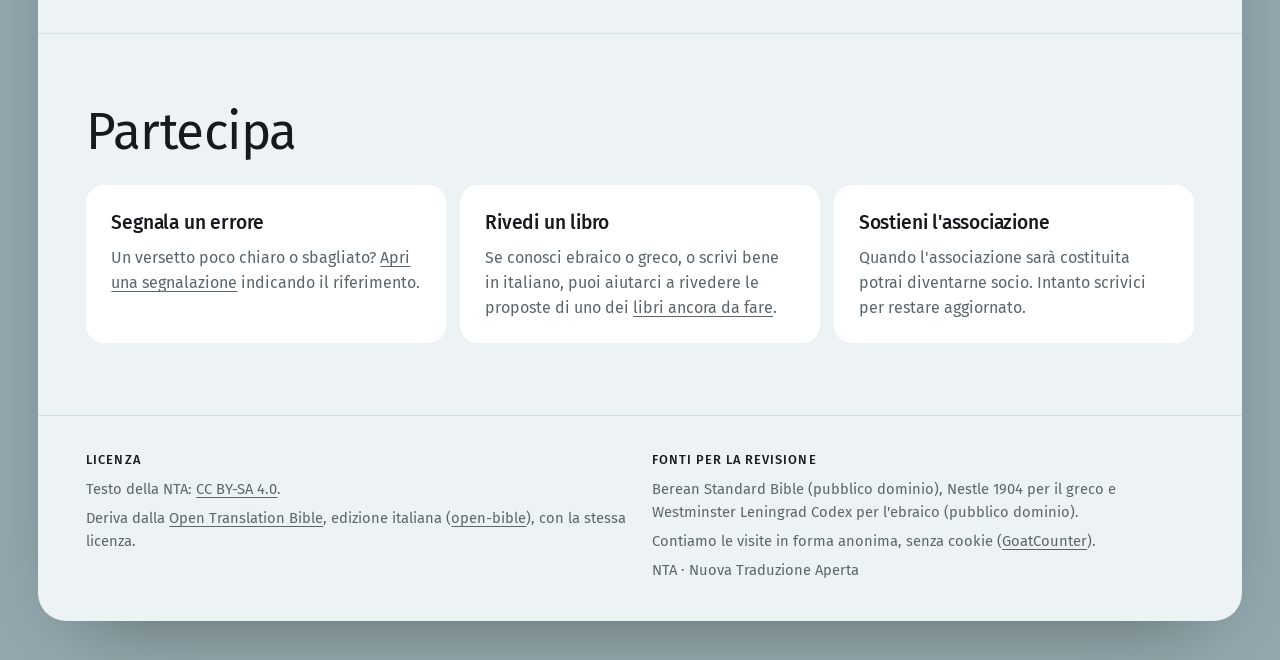
==== commit 96adf599: "Home: tolta una virgola" ====
--- a/index.html
+++ b/index.html
@@ -43,7 +43,7 @@
     <div class="tile icon" aria-hidden="true">
       <svg viewBox="0 0 48 48" fill="none" stroke="currentColor" stroke-width="2" stroke-linejoin="round"><path d="M24 12c-4-3-10-4-16-3v27c6-1 12 0 16 3 4-3 10-4 16-3V9c-6-1-12 0-16 3z"/><path d="M24 12v27"/><path d="M13 18h6M13 23h6" stroke-linecap="round"/></svg>
     </div>
-    <p class="tile tag">La Bibbia in italiano che chiunque può leggere, copiare, stampare e migliorare. Il testo è libero, e ogni correzione è pubblica.</p>
+    <p class="tile tag">La Bibbia in italiano che chiunque può leggere, copiare, stampare e migliorare. Il testo è libero e ogni correzione è pubblica.</p>
     <p class="tile word w2" aria-hidden="true">Traduzione</p>
     <p class="tile word w3" aria-hidden="true"><em>Aperta</em></p>
 
--- a/assets/nta.css
+++ b/assets/nta.css
@@ -278,3 +278,5 @@
   .reader-bar #scegli { min-width: 0; overflow: hidden; text-overflow: ellipsis; }
 }
 #elenco code { white-space: nowrap; }
+.hint { margin: 0; padding-block: 10px; font-size: .9rem; color: var(--muted); border-bottom: 1px solid var(--line); }
+.hint[hidden] { display: none; }
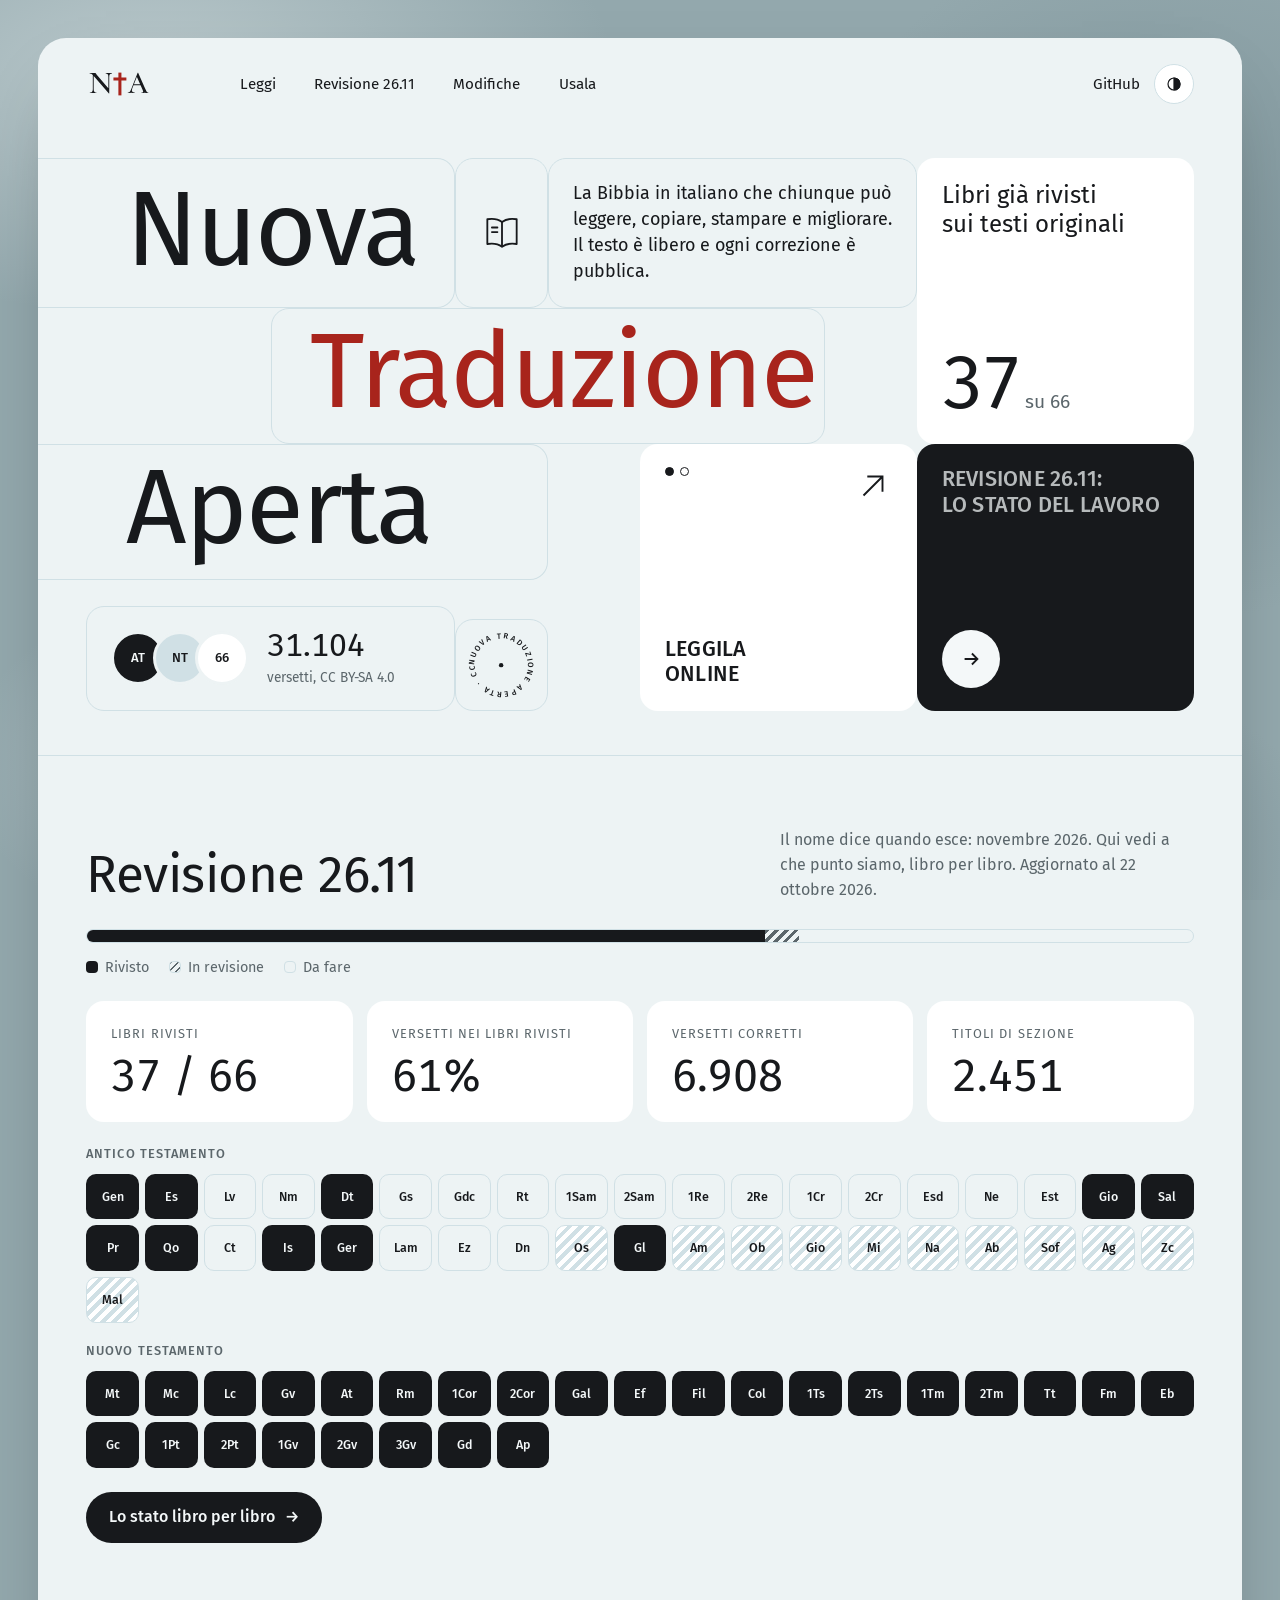
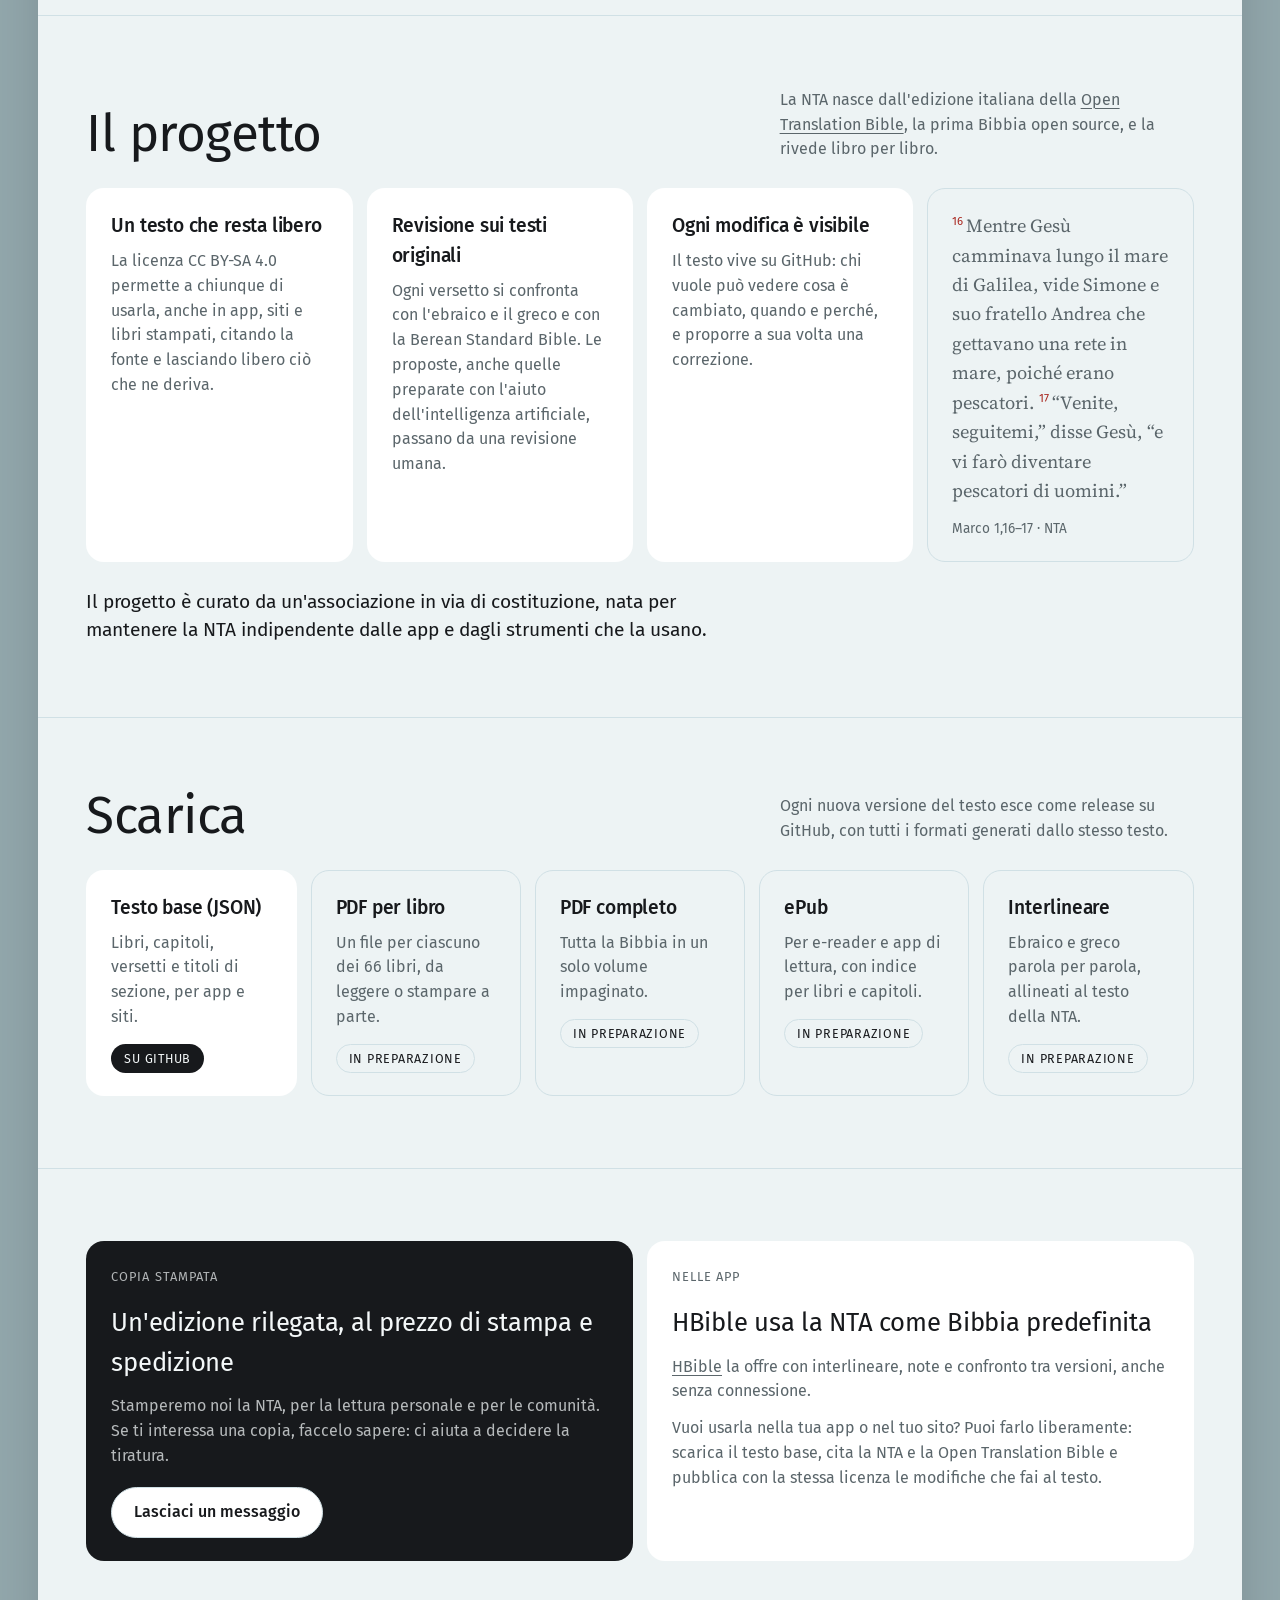
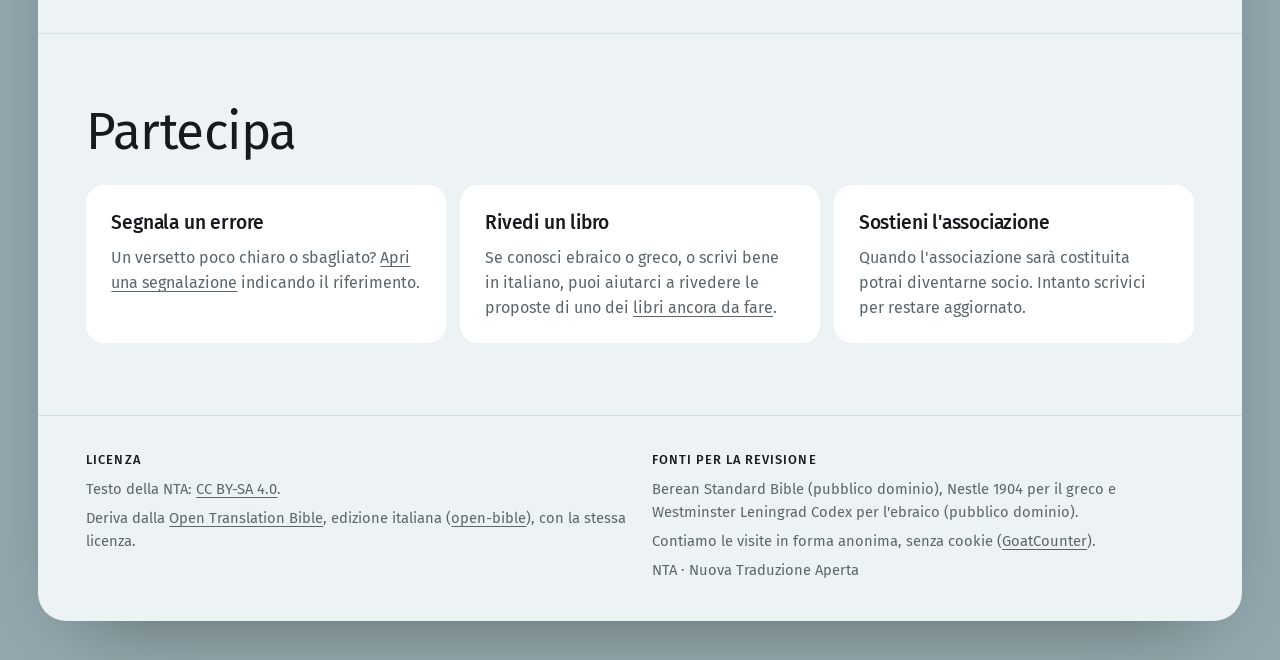
==== commit 5850dd8a: "Home: «Traduzione» in rosso e «Aperta» in nero, come la T-croce del logo Co-Authored-By: Claude Opus" ====
--- a/index.html
+++ b/index.html
@@ -44,8 +44,8 @@
       <svg viewBox="0 0 48 48" fill="none" stroke="currentColor" stroke-width="2" stroke-linejoin="round"><path d="M24 12c-4-3-10-4-16-3v27c6-1 12 0 16 3 4-3 10-4 16-3V9c-6-1-12 0-16 3z"/><path d="M24 12v27"/><path d="M13 18h6M13 23h6" stroke-linecap="round"/></svg>
     </div>
     <p class="tile tag">La Bibbia in italiano che chiunque può leggere, copiare, stampare e migliorare. Il testo è libero e ogni correzione è pubblica.</p>
-    <p class="tile word w2" aria-hidden="true">Traduzione</p>
-    <p class="tile word w3" aria-hidden="true"><em>Aperta</em></p>
+    <p class="tile word w2" aria-hidden="true"><em>Traduzione</em></p>
+    <p class="tile word w3" aria-hidden="true">Aperta</p>
 
     <div class="tile white stat">
       <p>Libri già rivisti<br>sui testi originali</p>
--- a/assets/nta.css
+++ b/assets/nta.css
@@ -84,7 +84,7 @@
 .hero .tag { grid-column: 6 / 10; grid-row: 1; display: flex; align-items: center; font-size: 1.12rem; line-height: 1.45; }
 .hero .w2 { grid-column: 3 / 9; grid-row: 2; }
 .hero .w3 { grid-column: 1 / 6; grid-row: 3; margin-left: calc(-1 * clamp(16px, 4vw, 48px)); border-left: 0; border-radius: 0 var(--r) var(--r) 0; padding-left: clamp(34px, 7vw, 88px); }
-.hero .w3 em { font-style: normal; color: var(--rubric); }
+.hero .w2 em { font-style: normal; color: var(--rubric); }
 .hero .stat { grid-column: 10 / 13; grid-row: 1 / 3; display: flex; flex-direction: column; justify-content: space-between; gap: 18px; }
 .hero .stat p:first-child { font-size: 1.5rem; line-height: 1.2; }
 .hero .stat .of { color: var(--muted); font-size: 1.2rem; }
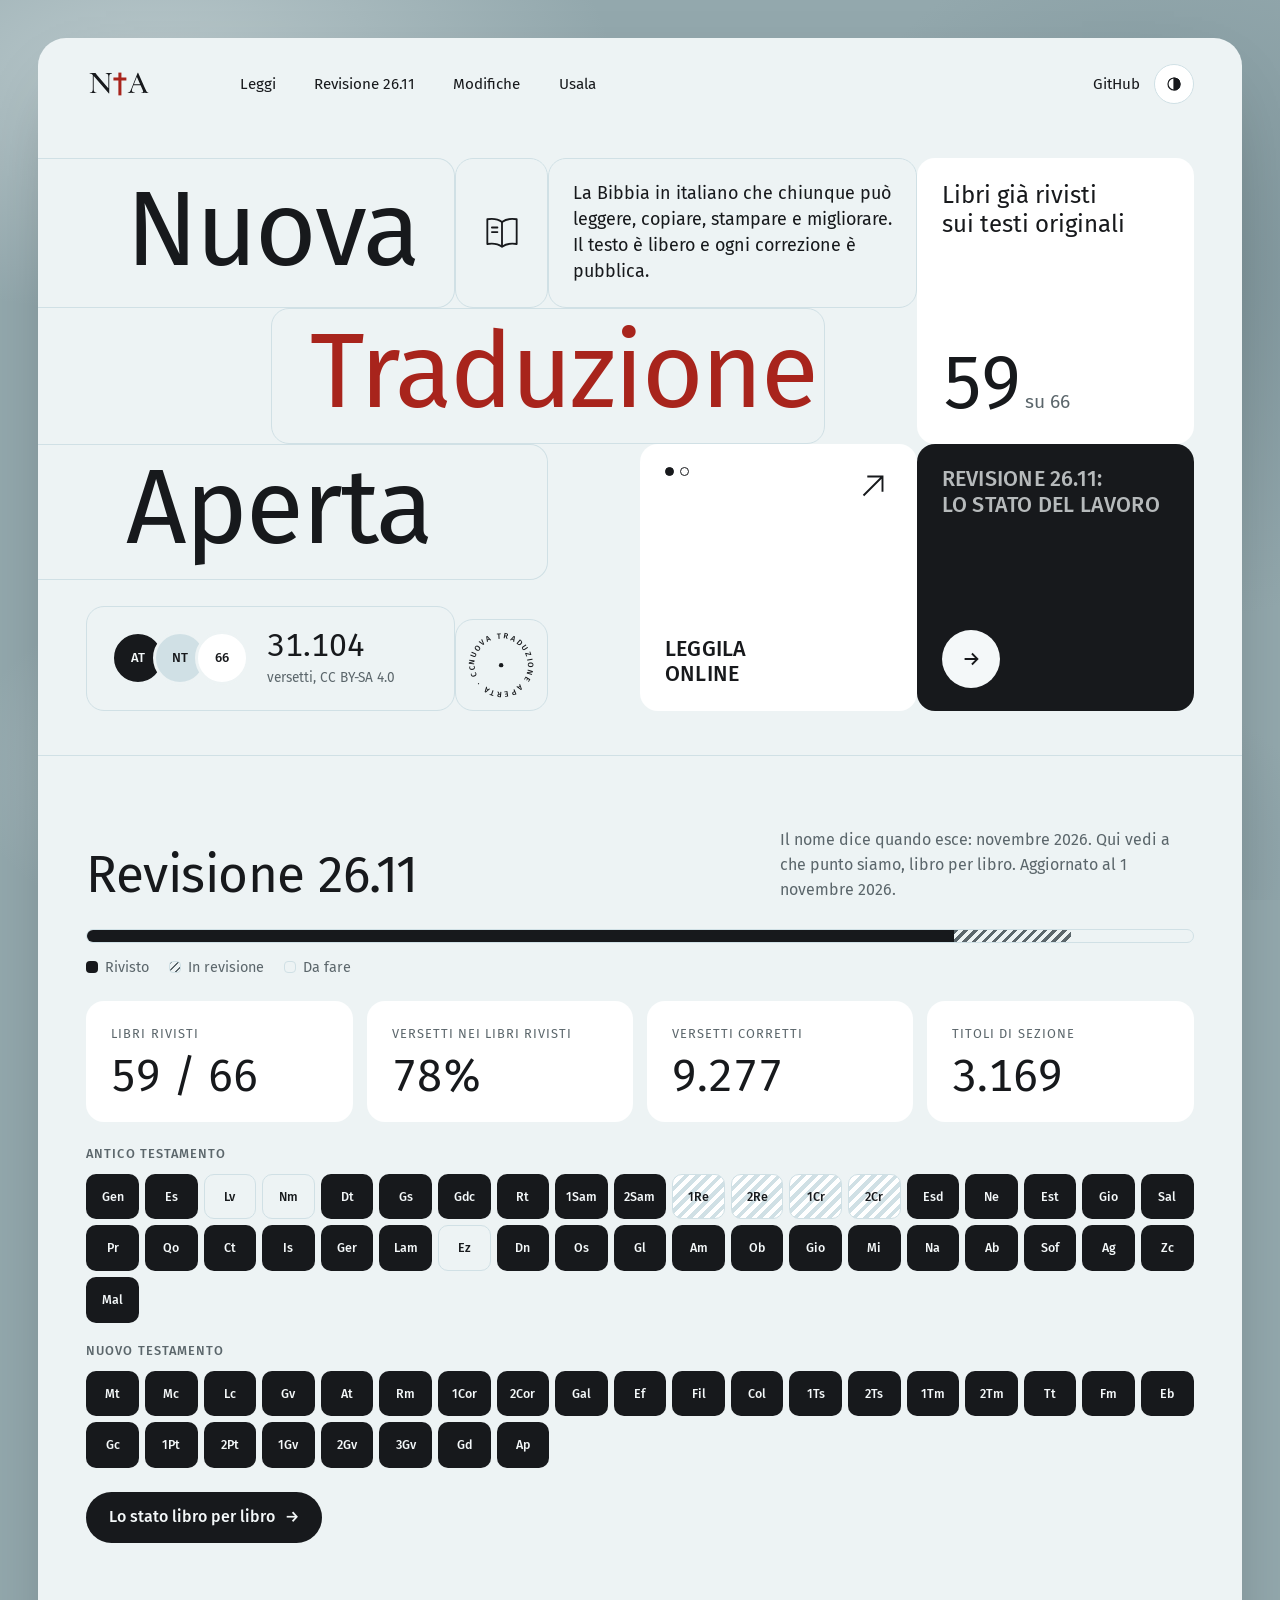
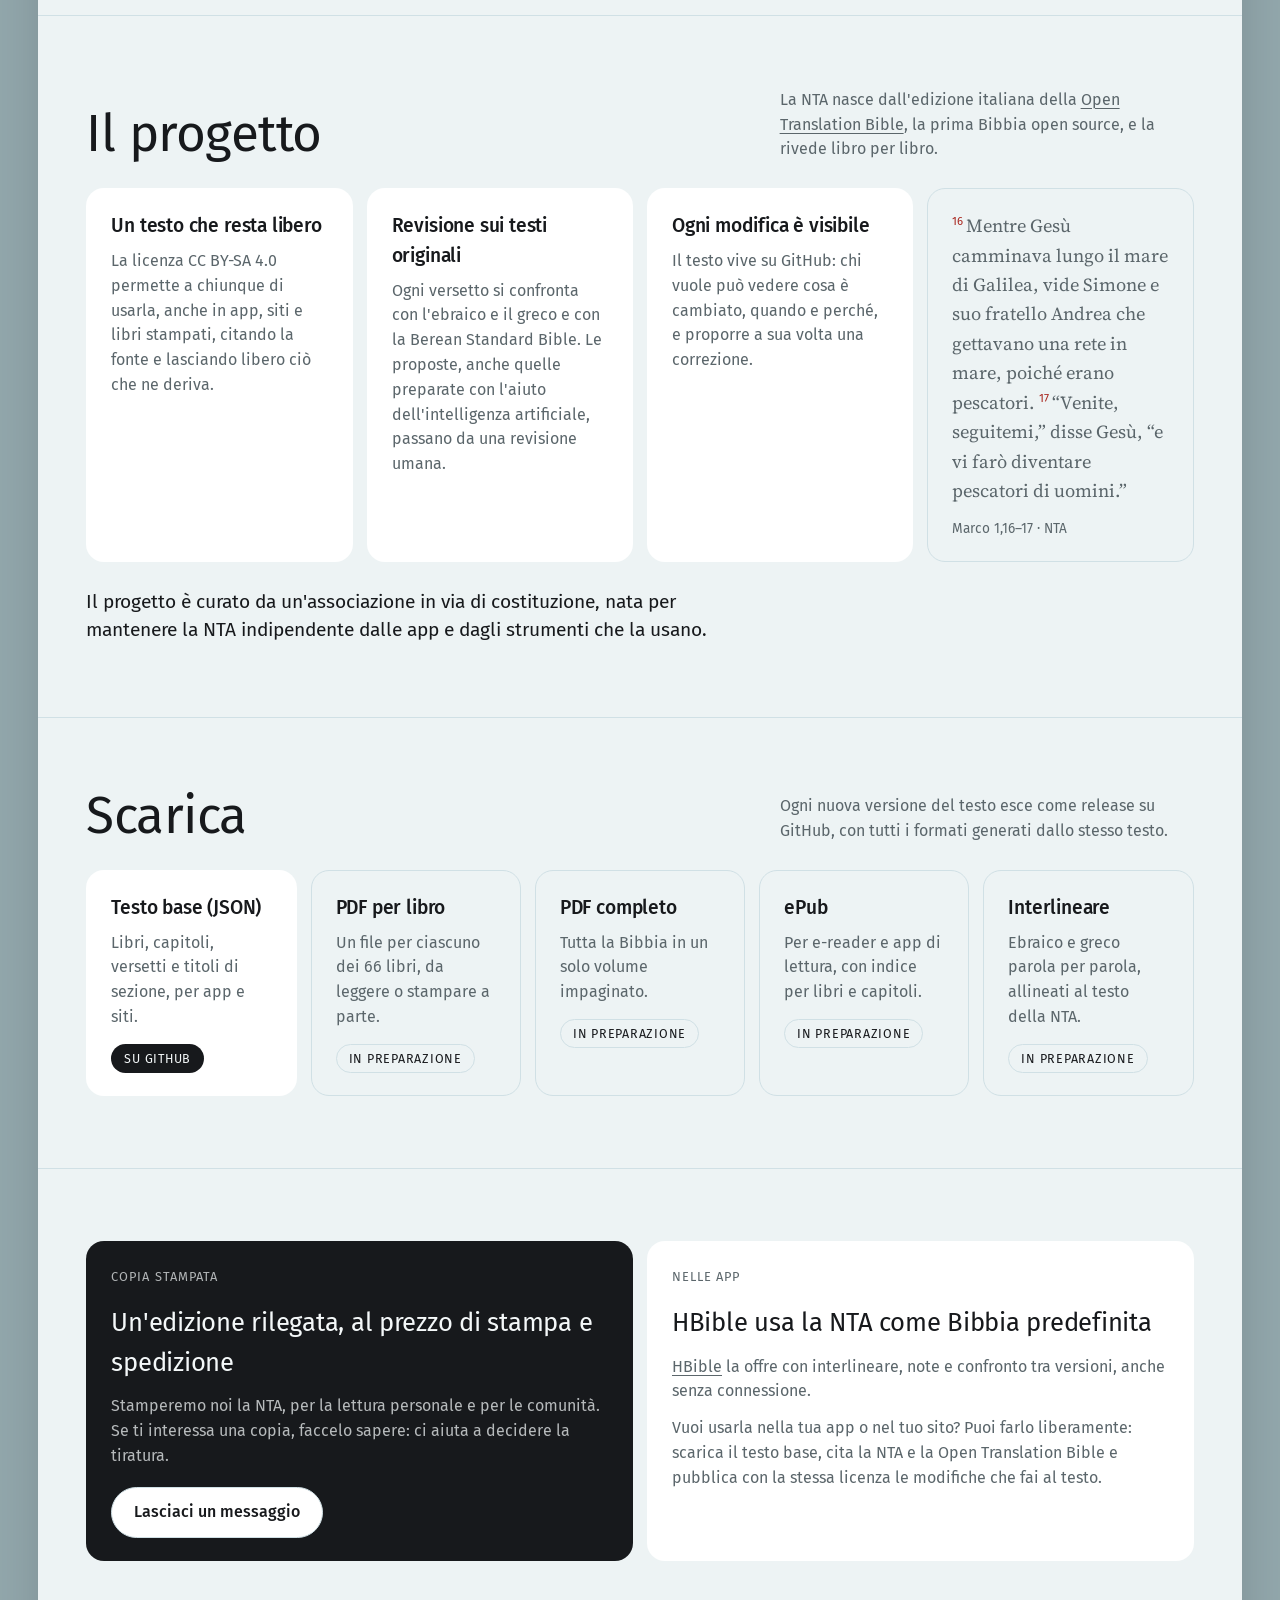
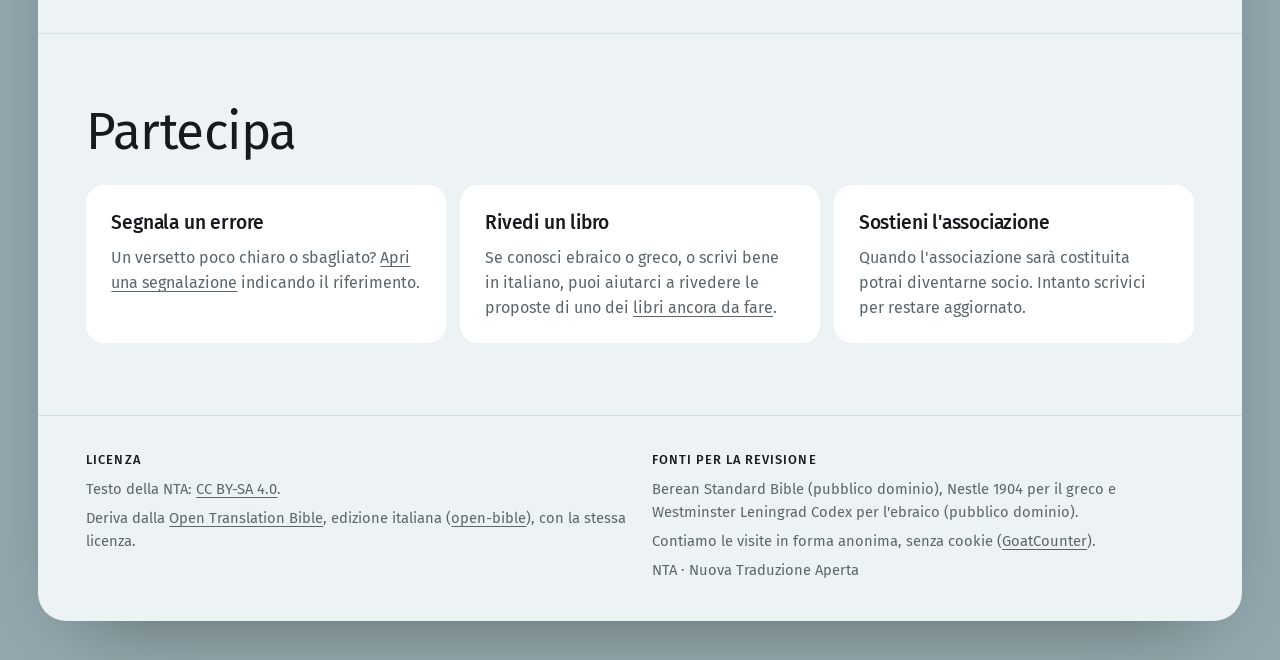
==== commit 0dab6a84: "Link a HBible sul nuovo account GitHub hooloovoochimico Co-Authored-By: Claude Opus 5.5 <noreply@ant" ====
--- a/index.html
+++ b/index.html
@@ -133,7 +133,7 @@
       <div class="tile white">
         <span class="label">Nelle app</span>
         <h2 id="t-app" style="font-size:1.6rem;margin:14px 0 12px">HBible usa la NTA come Bibbia predefinita</h2>
-        <p><a href="https://github.com/chemickypes/hbible">HBible</a> la offre con interlineare, note e confronto tra versioni, anche senza connessione.</p>
+        <p><a href="https://github.com/hooloovoochimico/hbible">HBible</a> la offre con interlineare, note e confronto tra versioni, anche senza connessione.</p>
         <p style="margin-top:12px">Vuoi usarla nella tua app o nel tuo sito? Puoi farlo liberamente: scarica il testo base, cita la NTA e la Open Translation Bible e pubblica con la stessa licenza le modifiche che fai al testo.</p>
       </div>
     </div>
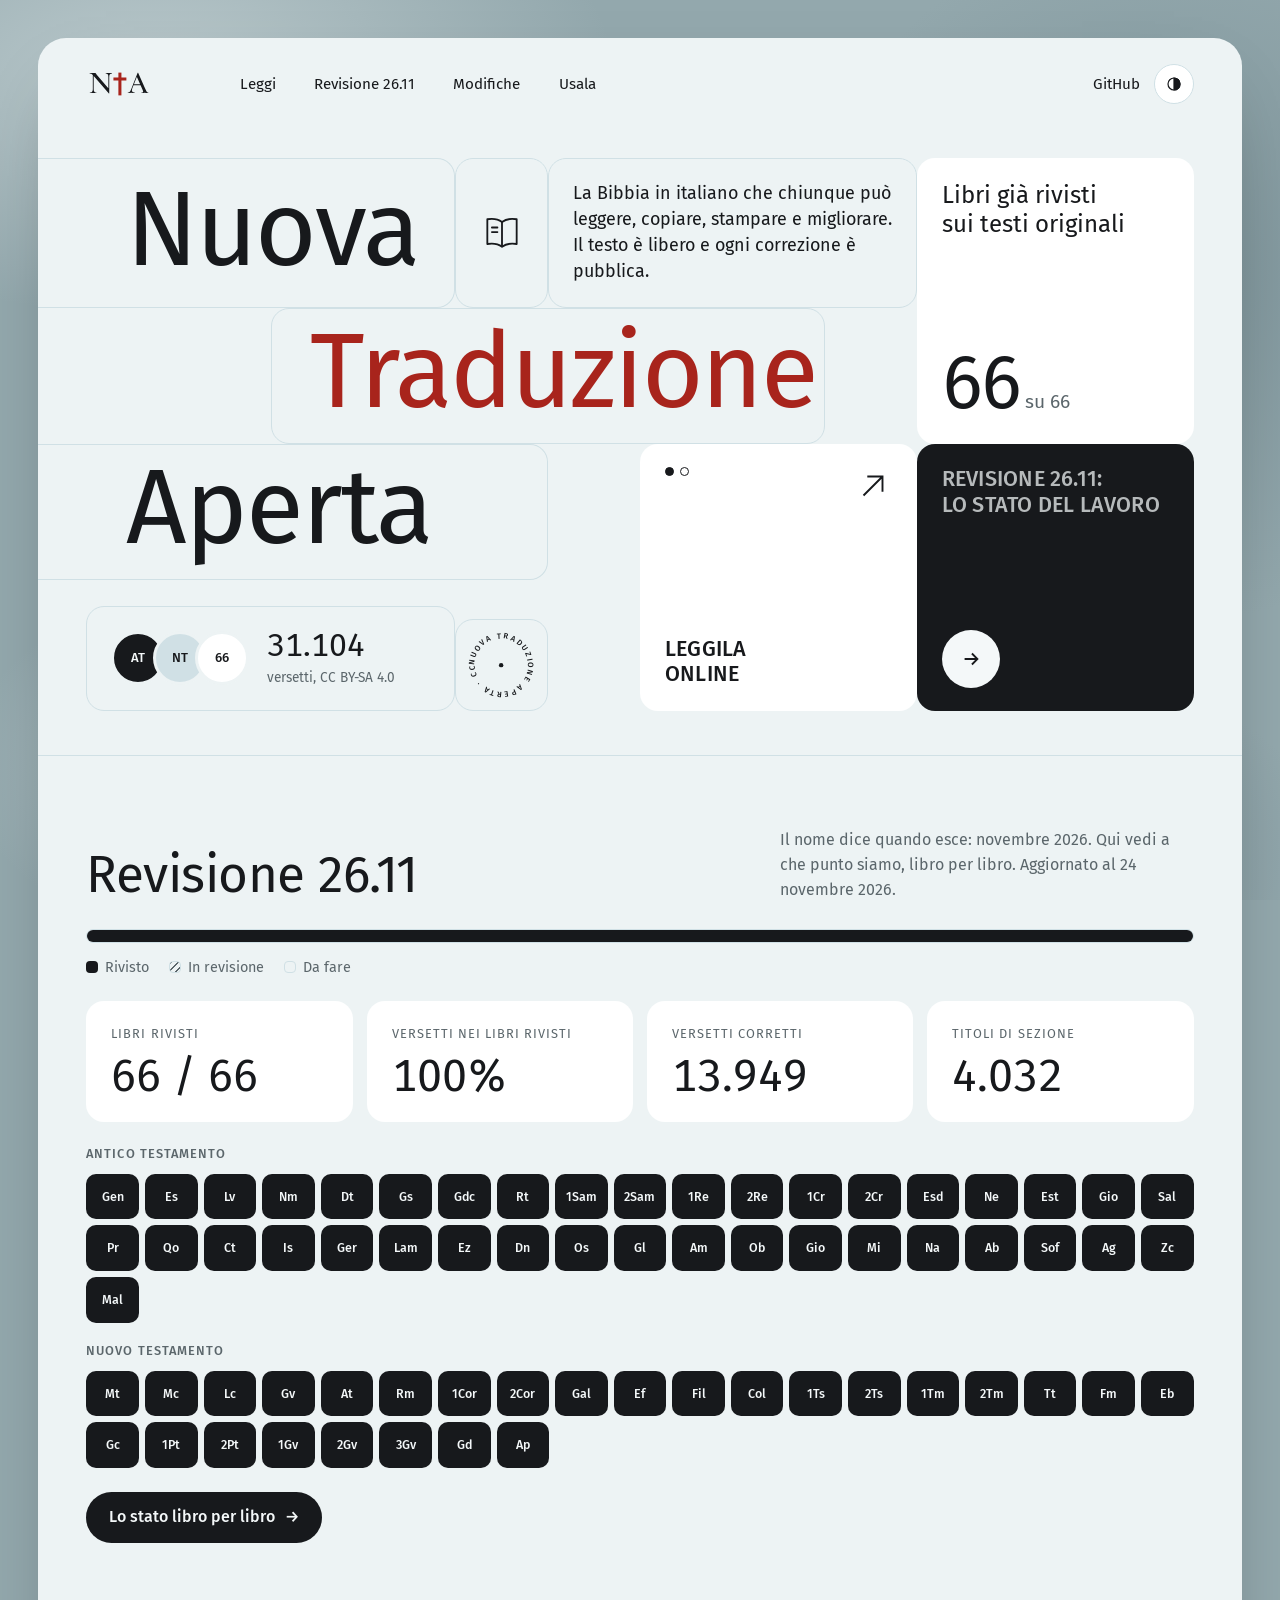
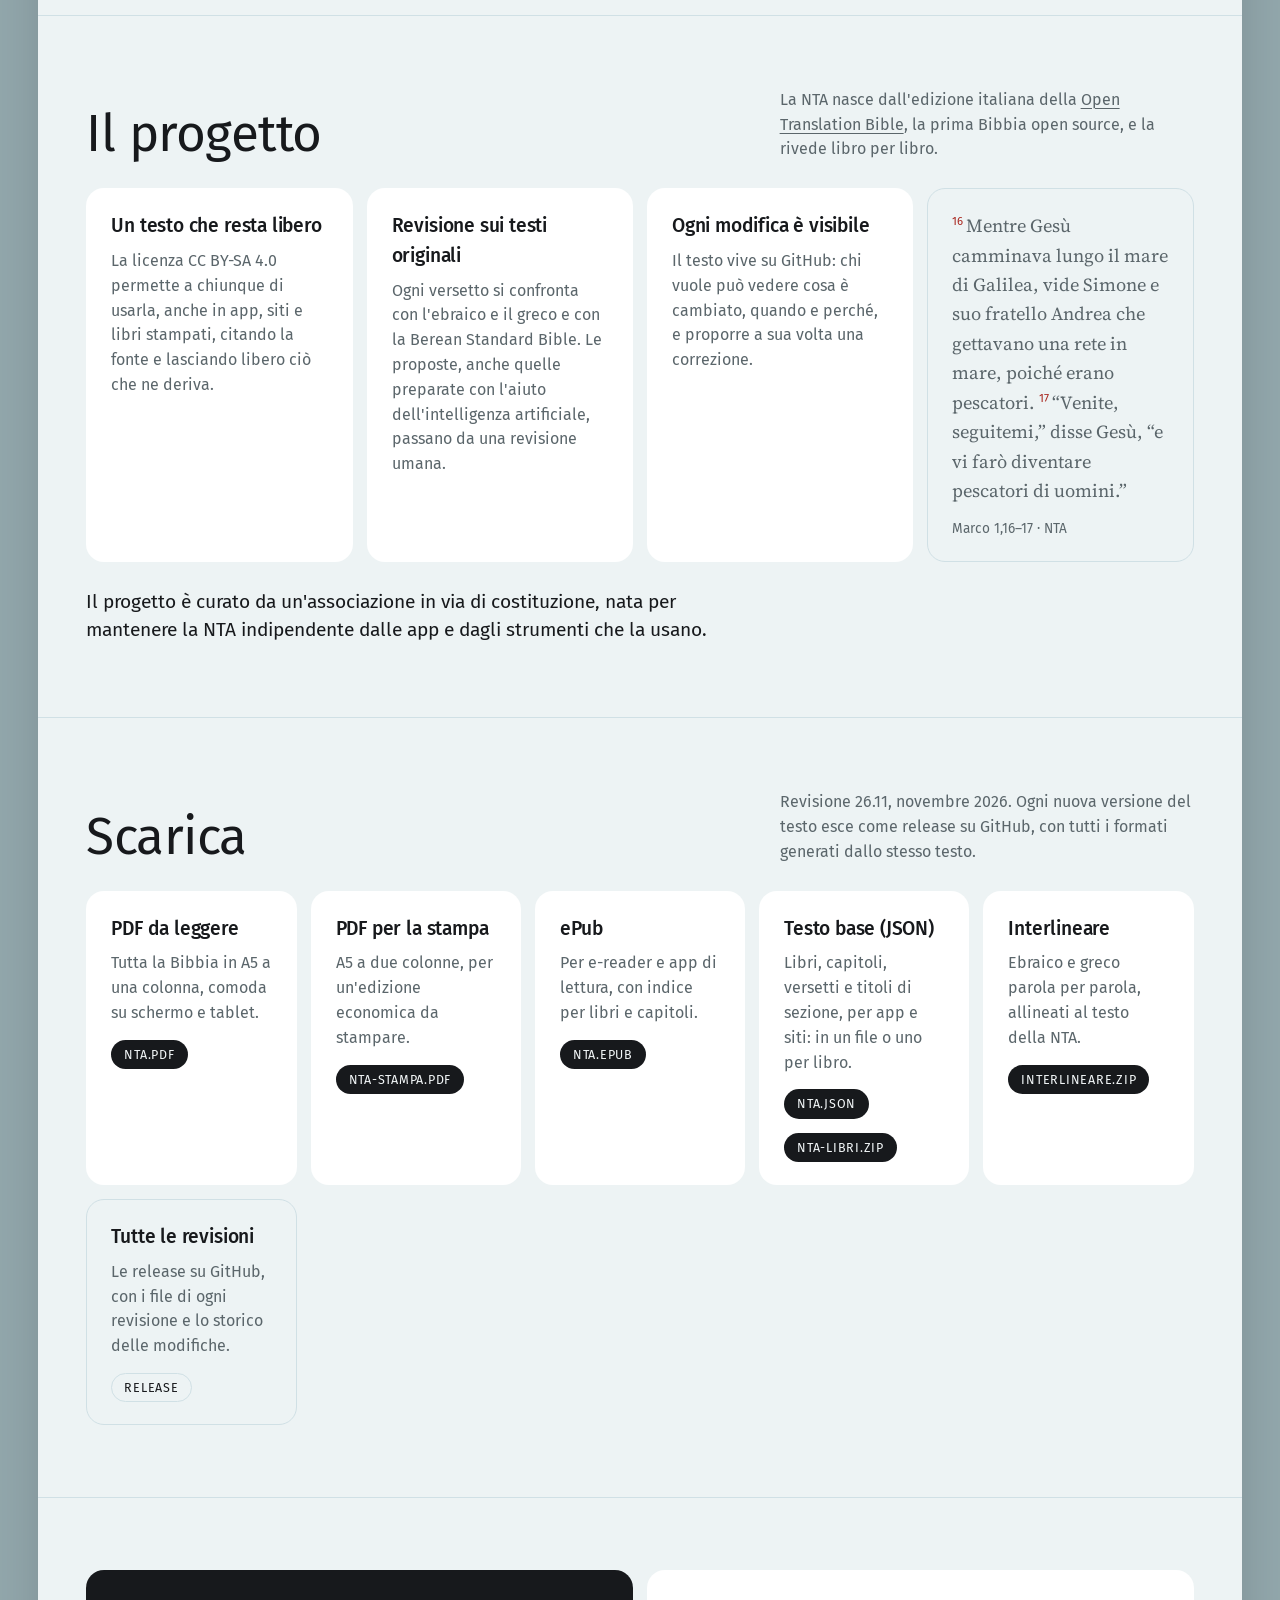
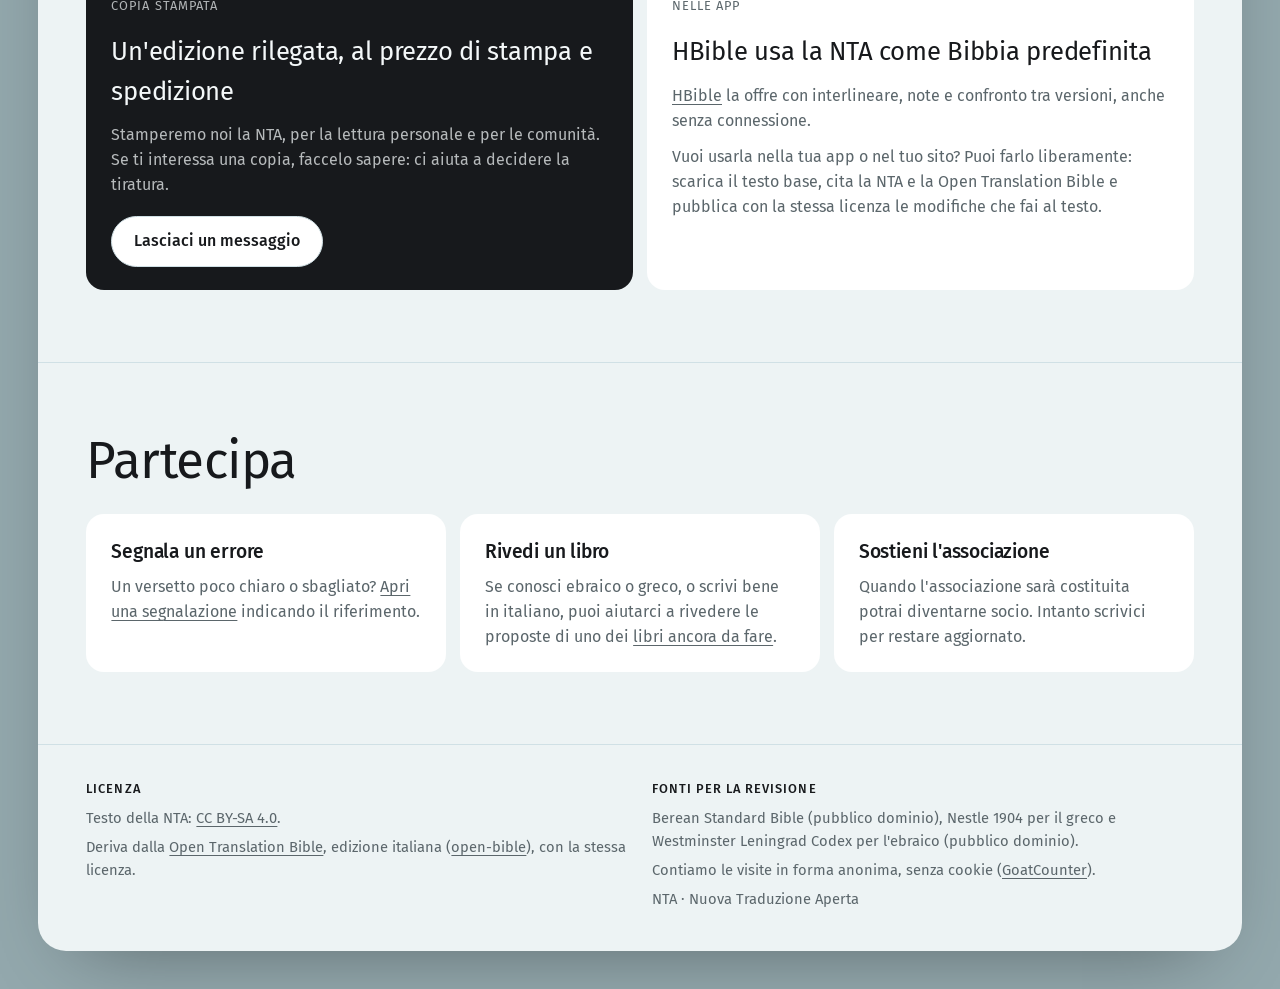
==== commit 62168e79: "Scarica: file della revisione 26.11 (PDF da leggere e per la stampa, ePub, JSON, interlineare) Co-Au" ====
--- a/index.html
+++ b/index.html
@@ -8,7 +8,7 @@
 <link rel="apple-touch-icon" href="assets/nta-icona-192.png">
 <meta property="og:image" content="https://nta-nuova-traduzione-aperta.github.io/assets/nta-logo-1200.png">
 <meta property="og:title" content="Nuova Traduzione Aperta">
-<meta name="description" content="NTA, Nuova Traduzione Aperta: una traduzione italiana della Bibbia con licenza libera CC BY-SA 4.0, da leggere, scaricare, stampare e migliorare insieme. Revisione 26.11 in corso.">
+<meta name="description" content="NTA, Nuova Traduzione Aperta: una traduzione italiana della Bibbia con licenza libera CC BY-SA 4.0, da leggere, scaricare, stampare e migliorare insieme. Revisione 26.11 disponibile in PDF, ePub e JSON.">
 <link rel="preconnect" href="https://fonts.googleapis.com">
 <link rel="preconnect" href="https://fonts.gstatic.com" crossorigin>
 <link rel="stylesheet" href="https://fonts.googleapis.com/css2?family=Fira+Sans:wght@300;400;500&family=Source+Serif+4:opsz,wght@8..60,400&display=swap">
@@ -111,14 +111,15 @@
   <section class="section pad" id="scarica" aria-labelledby="t-scar">
     <div class="head">
       <h2 id="t-scar">Scarica</h2>
-      <p>Ogni nuova versione del testo esce come release su GitHub, con tutti i formati generati dallo stesso testo.</p>
+      <p>Revisione 26.11, novembre 2026. Ogni nuova versione del testo esce come release su GitHub, con tutti i formati generati dallo stesso testo.</p>
     </div>
     <div class="grid">
-      <div class="tile white"><h3>Testo base (JSON)</h3><p>Libri, capitoli, versetti e titoli di sezione, per app e siti.</p><a class="pill ready" href="https://github.com/NTA-nuova-traduzione-aperta/bibbia">Su GitHub</a></div>
-      <div class="tile"><h3>PDF per libro</h3><p>Un file per ciascuno dei 66 libri, da leggere o stampare a parte.</p><span class="pill">In preparazione</span></div>
-      <div class="tile"><h3>PDF completo</h3><p>Tutta la Bibbia in un solo volume impaginato.</p><span class="pill">In preparazione</span></div>
-      <div class="tile"><h3>ePub</h3><p>Per e-reader e app di lettura, con indice per libri e capitoli.</p><span class="pill">In preparazione</span></div>
-      <div class="tile"><h3>Interlineare</h3><p>Ebraico e greco parola per parola, allineati al testo della NTA.</p><span class="pill">In preparazione</span></div>
+      <div class="tile white"><h3>PDF da leggere</h3><p>Tutta la Bibbia in A5 a una colonna, comoda su schermo e tablet.</p><a class="pill ready" href="https://github.com/NTA-nuova-traduzione-aperta/bibbia/releases/latest/download/nta.pdf">nta.pdf</a></div>
+      <div class="tile white"><h3>PDF per la stampa</h3><p>A5 a due colonne, per un'edizione economica da stampare.</p><a class="pill ready" href="https://github.com/NTA-nuova-traduzione-aperta/bibbia/releases/latest/download/nta-stampa.pdf">nta-stampa.pdf</a></div>
+      <div class="tile white"><h3>ePub</h3><p>Per e-reader e app di lettura, con indice per libri e capitoli.</p><a class="pill ready" href="https://github.com/NTA-nuova-traduzione-aperta/bibbia/releases/latest/download/nta.epub">nta.epub</a></div>
+      <div class="tile white"><h3>Testo base (JSON)</h3><p>Libri, capitoli, versetti e titoli di sezione, per app e siti: in un file o uno per libro.</p><a class="pill ready" href="https://github.com/NTA-nuova-traduzione-aperta/bibbia/releases/latest/download/nta.json">nta.json</a> <a class="pill ready" href="https://github.com/NTA-nuova-traduzione-aperta/bibbia/releases/latest/download/nta-libri.zip">nta-libri.zip</a></div>
+      <div class="tile white"><h3>Interlineare</h3><p>Ebraico e greco parola per parola, allineati al testo della NTA.</p><a class="pill ready" href="https://github.com/NTA-nuova-traduzione-aperta/bibbia/releases/latest/download/interlineare.zip">interlineare.zip</a></div>
+      <div class="tile"><h3>Tutte le revisioni</h3><p>Le release su GitHub, con i file di ogni revisione e lo storico delle modifiche.</p><a class="pill" href="https://github.com/NTA-nuova-traduzione-aperta/bibbia/releases">Release</a></div>
     </div>
   </section>
 
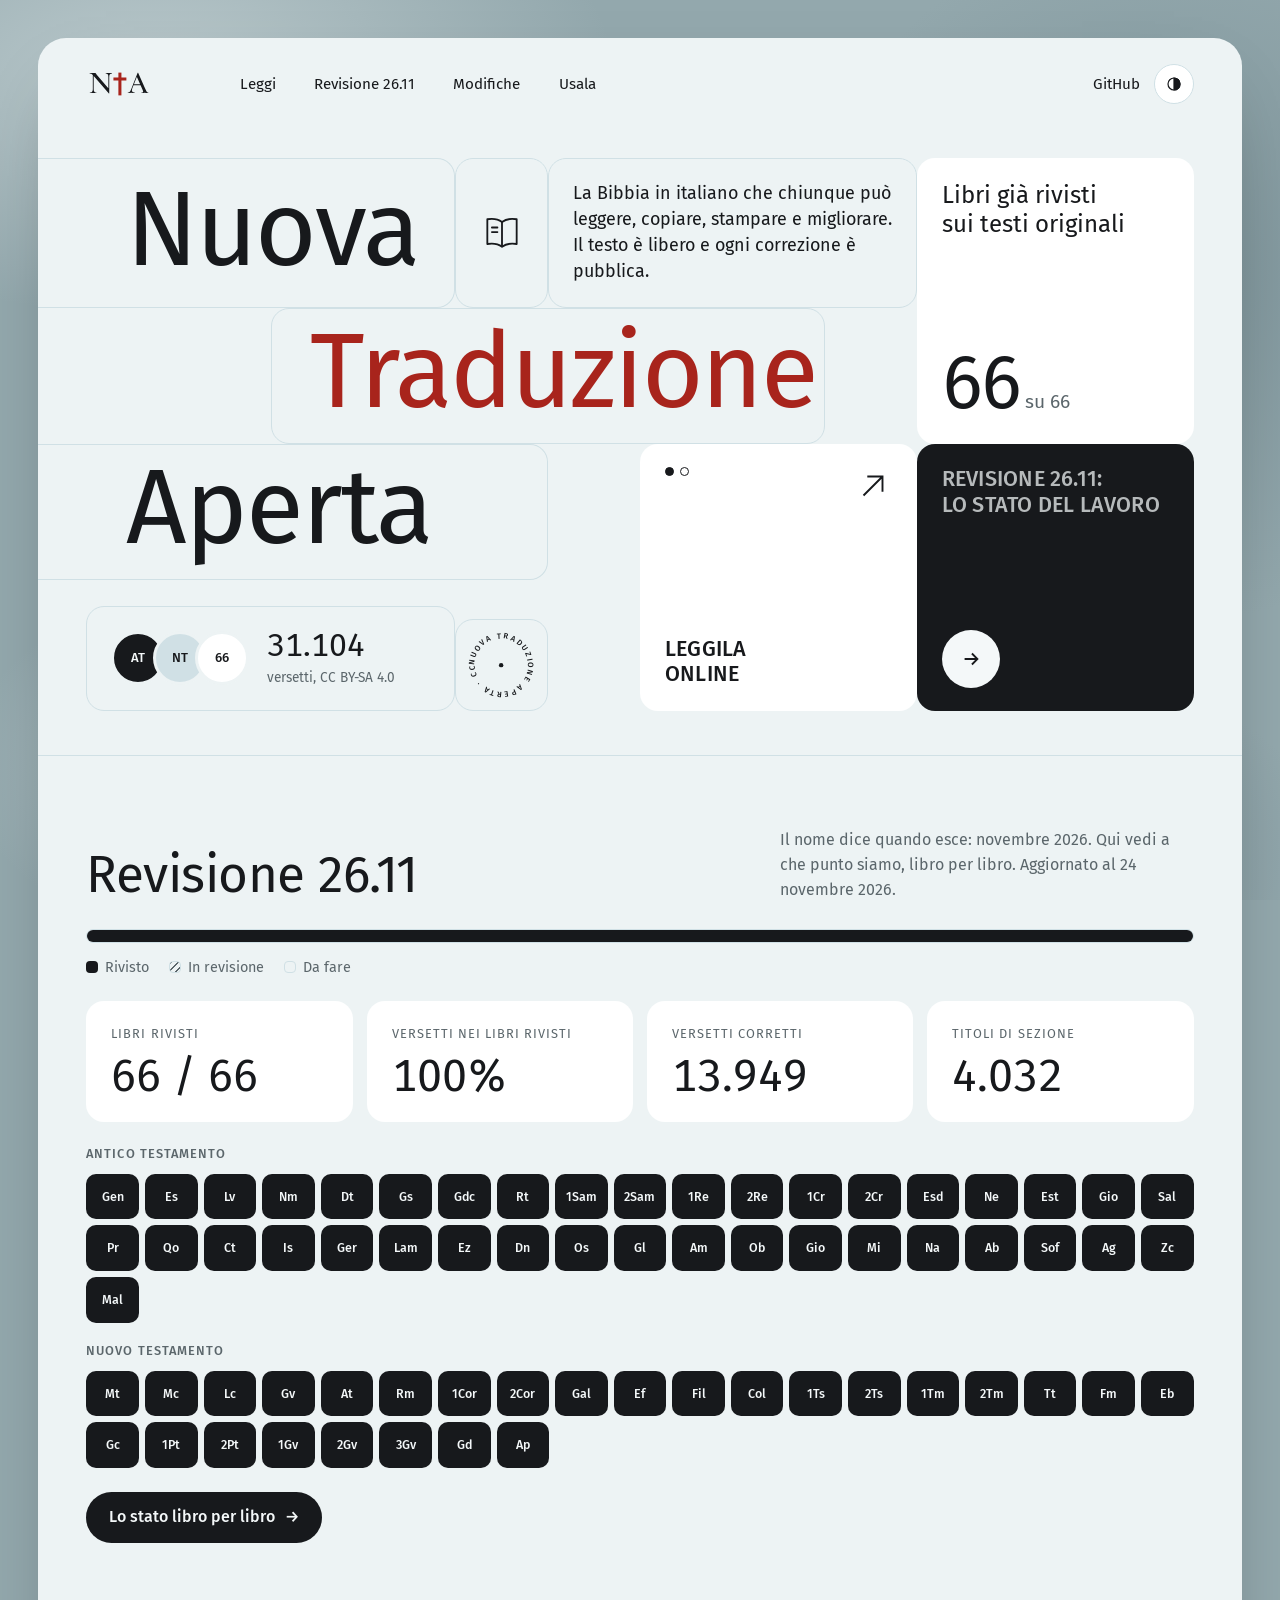
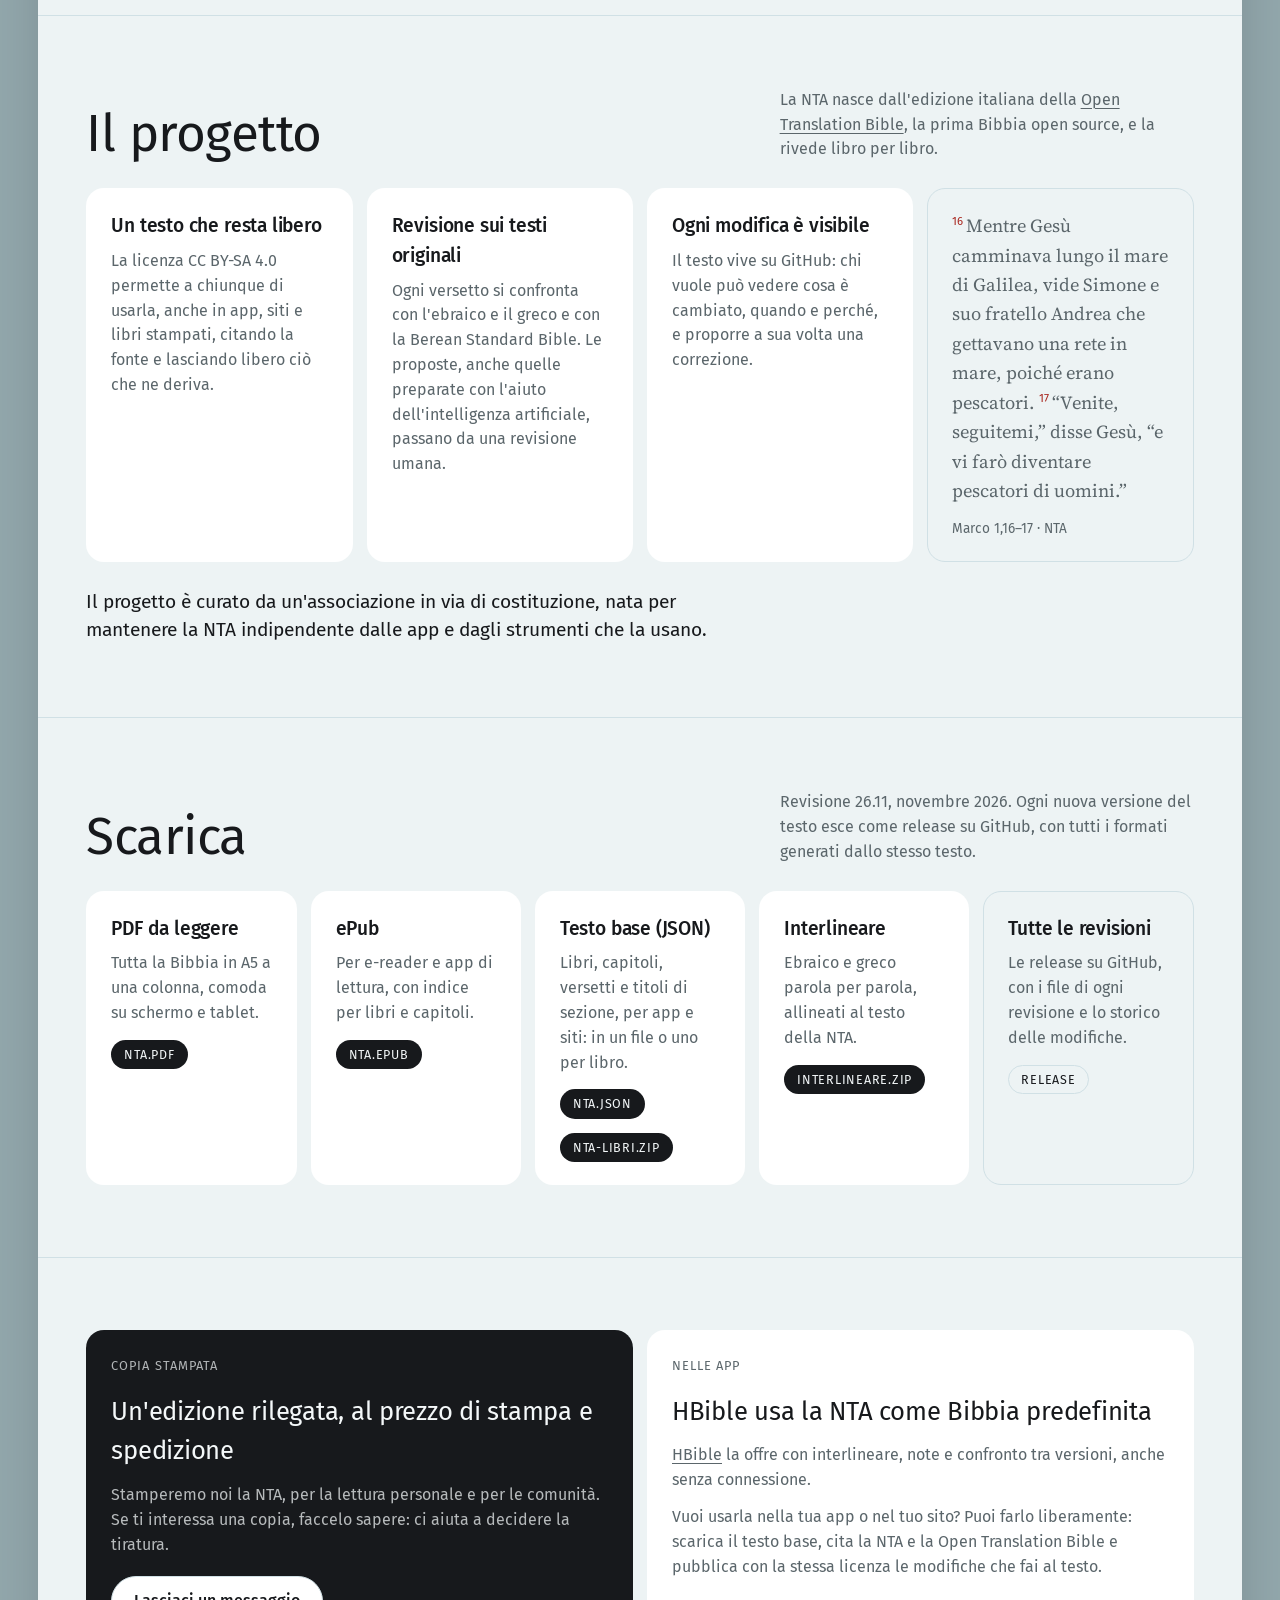
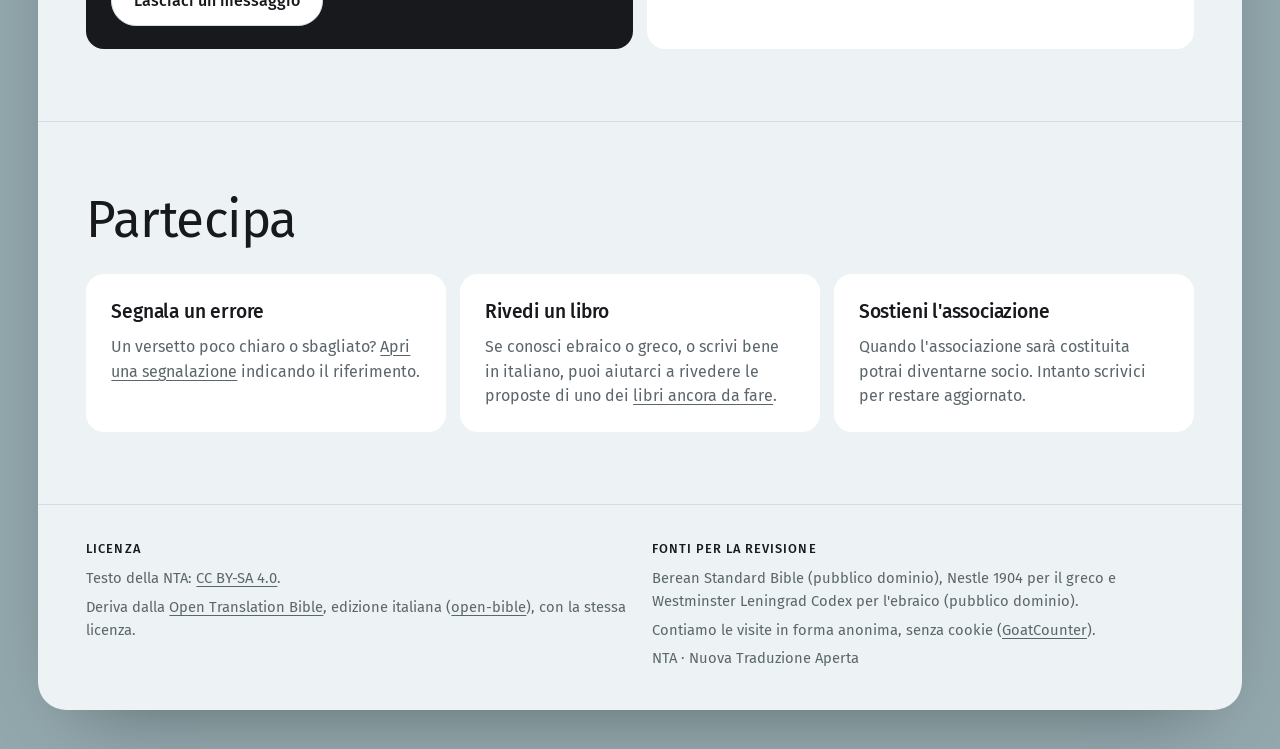
==== commit 765695ba: "Scarica: tolta l'edizione per la stampa (si stampa a parte, con le presentazioni dei libri) Co-Autho" ====
--- a/index.html
+++ b/index.html
@@ -115,7 +115,6 @@
     </div>
     <div class="grid">
       <div class="tile white"><h3>PDF da leggere</h3><p>Tutta la Bibbia in A5 a una colonna, comoda su schermo e tablet.</p><a class="pill ready" href="https://github.com/NTA-nuova-traduzione-aperta/bibbia/releases/latest/download/nta.pdf">nta.pdf</a></div>
-      <div class="tile white"><h3>PDF per la stampa</h3><p>A5 a due colonne, per un'edizione economica da stampare.</p><a class="pill ready" href="https://github.com/NTA-nuova-traduzione-aperta/bibbia/releases/latest/download/nta-stampa.pdf">nta-stampa.pdf</a></div>
       <div class="tile white"><h3>ePub</h3><p>Per e-reader e app di lettura, con indice per libri e capitoli.</p><a class="pill ready" href="https://github.com/NTA-nuova-traduzione-aperta/bibbia/releases/latest/download/nta.epub">nta.epub</a></div>
       <div class="tile white"><h3>Testo base (JSON)</h3><p>Libri, capitoli, versetti e titoli di sezione, per app e siti: in un file o uno per libro.</p><a class="pill ready" href="https://github.com/NTA-nuova-traduzione-aperta/bibbia/releases/latest/download/nta.json">nta.json</a> <a class="pill ready" href="https://github.com/NTA-nuova-traduzione-aperta/bibbia/releases/latest/download/nta-libri.zip">nta-libri.zip</a></div>
       <div class="tile white"><h3>Interlineare</h3><p>Ebraico e greco parola per parola, allineati al testo della NTA.</p><a class="pill ready" href="https://github.com/NTA-nuova-traduzione-aperta/bibbia/releases/latest/download/interlineare.zip">interlineare.zip</a></div>
